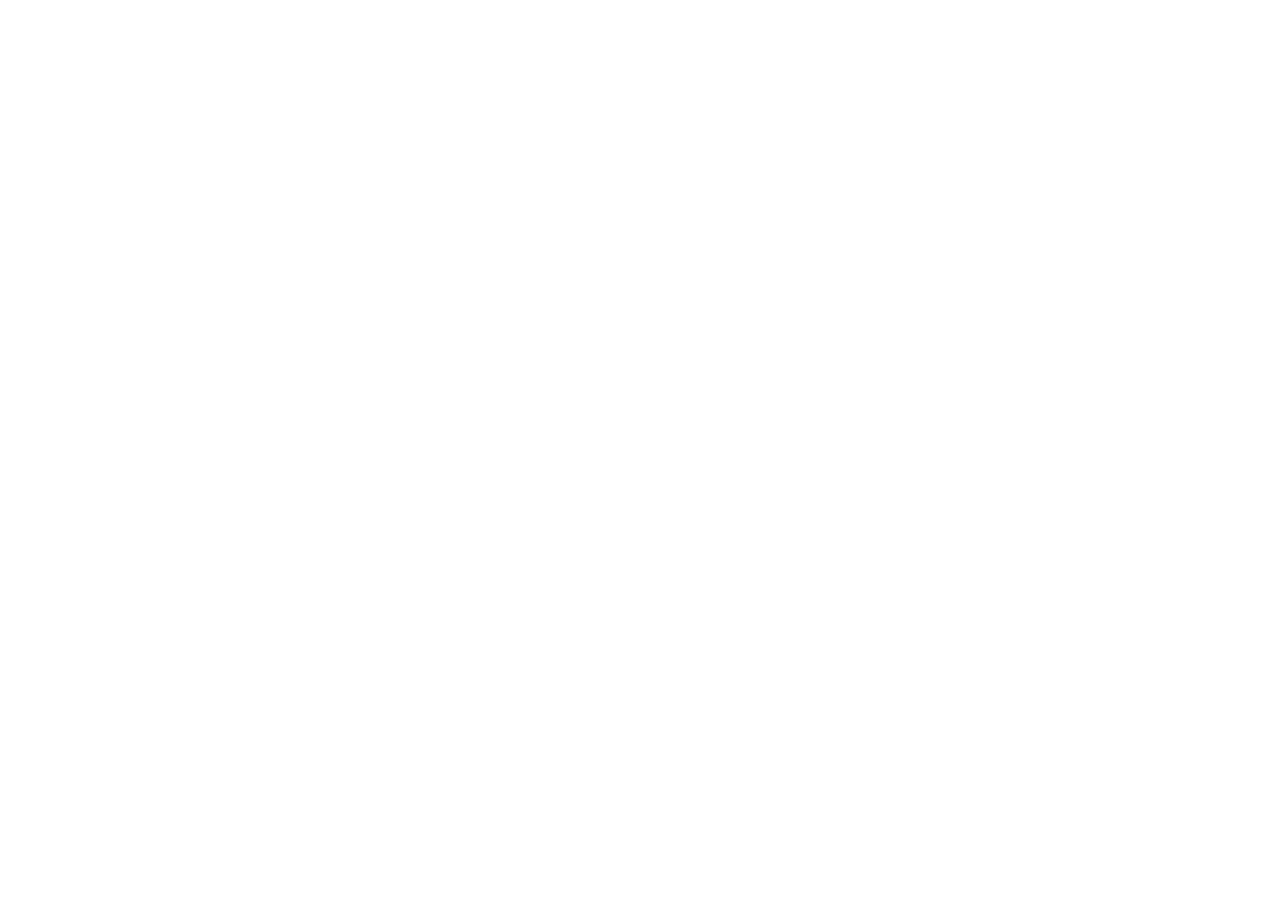
==== index.html @ eba9081c "init project" ====
<!DOCTYPE html>
<html lang="en">
<head>
    <meta charset="UTF-8">
    <meta http-equiv="X-UA-Compatible" content="IE=edge">
    <meta name="viewport" content="width=device-width, initial-scale=1.0">
    <title>Document</title>
</head>
<body>
    
</body>
</html>
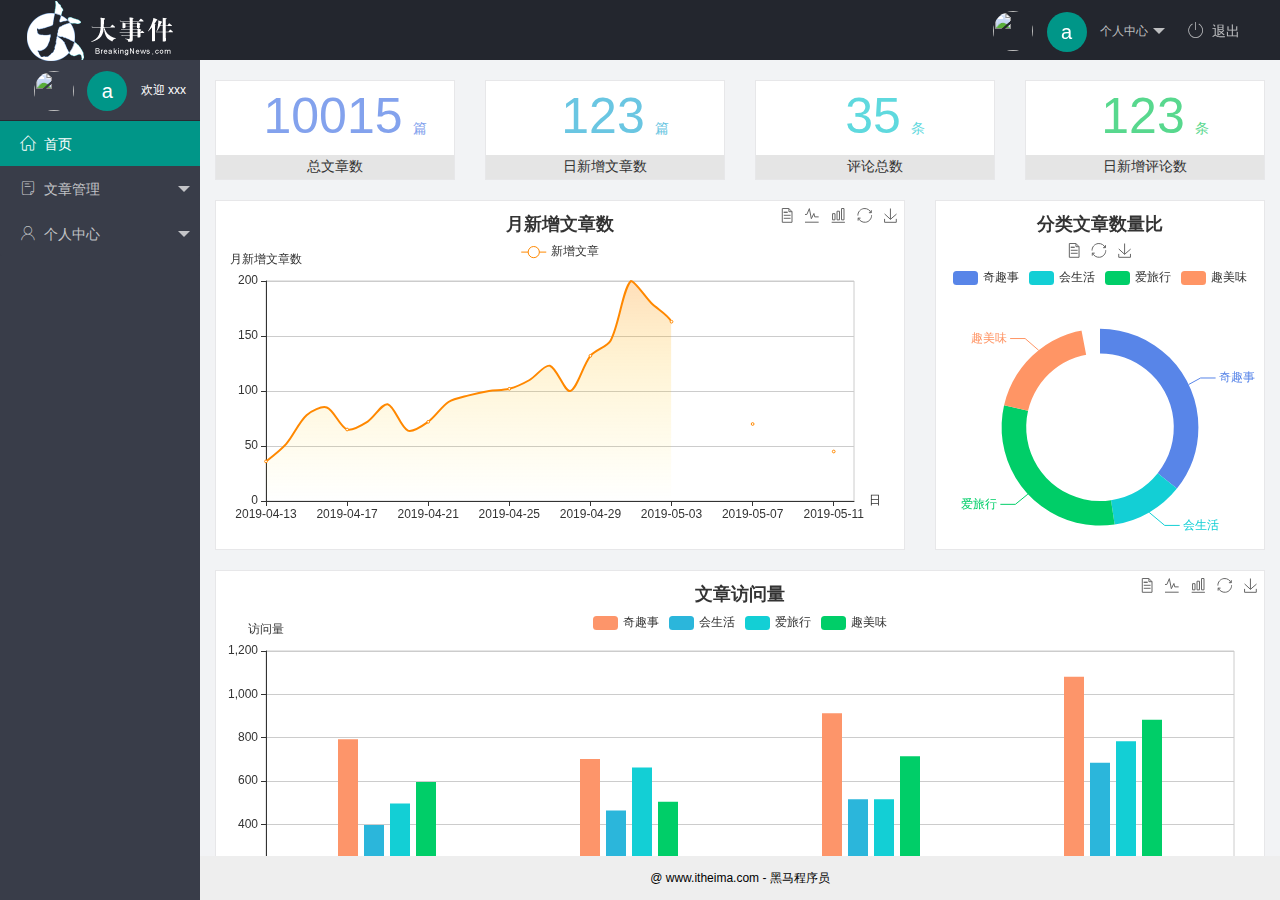
==== commit a7cfbe92: "完成了主页功能的开发" ====
--- a/index.html
+++ b/index.html
@@ -5,8 +5,87 @@
     <meta http-equiv="X-UA-Compatible" content="IE=edge">
     <meta name="viewport" content="width=device-width, initial-scale=1.0">
     <title>Document</title>
+    <!-- 导入layui样式表 -->
+    <link rel="stylesheet" href="./assets/lib/layui/css/layui.css">
+    <!-- 导入第三方图标库 -->
+    <link rel="stylesheet" href="./assets/fonts/iconfont.css">
+    <!-- 导入自己的样式表 -->
+    <link rel="stylesheet" href="./assets/css/index.css">
 </head>
 <body>
-    
-</body>
+    <div class="layui-layout layui-layout-admin">
+      <div class="layui-header">
+        <div class="layui-logo">
+            <img src="./assets/images/logo.png" alt="">
+        </div>
+        <!-- 头部区域（可配合layui 已有的水平导航） -->
+
+        <ul class="layui-nav layui-layout-right">
+          <li class="layui-nav-item">
+            <a href="javascript:;" class="userinfo">
+              <img src="//tva1.sinaimg.cn/crop.0.0.118.118.180/5db11ff4gw1e77d3nqrv8j203b03cweg.jpg" class="layui-nav-img">
+              <span class="text-avatar">a</span>
+              个人中心
+            </a>
+            <dl class="layui-nav-child">
+              <dd><a href="">基本资料</a></dd>
+              <dd><a href="">更换头像</a></dd>
+              <dd><a href="">重置密码</a></dd>
+            </dl>
+          </li>
+          <li class="layui-nav-item"><a href="javascript:;" id="btnLogout"><span class="iconfont icon-tuichu"></span>退出</a></li>
+        </ul>
+      </div>
+      
+      <div class="layui-side layui-bg-black">
+        <div class="layui-side-scroll">
+            <div class="userinfo">
+                <img src="//tva1.sinaimg.cn/crop.0.0.118.118.180/5db11ff4gw1e77d3nqrv8j203b03cweg.jpg" class="layui-nav-img">
+                <span class="text-avatar">a</span>
+                <span id="welcome">欢迎 xxx</span>
+            </div>
+          <!-- 左侧导航区域（可配合layui已有的垂直导航） -->
+          <ul class="layui-nav layui-nav-tree" lay-shrink="all">
+            <li class="layui-nav-item layui-this"><a href="./home/dashboard.html" target="fm"><span class="iconfont icon-home"></span>首页</a></li>
+            <li class="layui-nav-item">
+              <a class="" href="javascript:;"><span class="iconfont icon-16"></span>文章管理</a>
+              <dl class="layui-nav-child">
+                <dd><a href="javascript:;"><i class="layui-icon layui-icon-app"></i>文章类别</a></dd>
+                <dd><a href="javascript:;"><i class="layui-icon layui-icon-app"></i>文章列表</a></dd>
+                <dd><a href="javascript:;"><i class="layui-icon layui-icon-app"></i>发布文章</a></dd>
+              </dl>
+            </li>
+            <li class="layui-nav-item">
+              <a href="javascript:;"><span class="iconfont icon-user"></span>个人中心</a>
+              <dl class="layui-nav-child">
+                <dd><a href="javascript:;"><i class="layui-icon layui-icon-app"></i>基本资料</a></dd>
+                <dd><a href="javascript:;"><i class="layui-icon layui-icon-app"></i>更换头像</a></dd>
+                <dd><a href="javascript:;"><i class="layui-icon layui-icon-app"></i>重置密码</a></dd>
+              </dl>
+            </li>
+
+          </ul>
+        </div>
+      </div>
+      
+      <div class="layui-body">
+        <!-- 内容主体区域 -->
+        <iframe name="fm" src="./home/dashboard.html" frameborder="0"></iframe>
+      </div>
+      
+      <div class="layui-footer">
+        <!-- 底部固定区域 -->
+        @ www.itheima.com - 黑马程序员
+      </div>
+    </div>
+
+    <!-- 导入layui的js文件 -->
+    <script src="./assets/lib/layui/layui.all.js"></script>
+    <!-- 导入jQuery -->
+    <script src="./assets/lib/jquery.js"></script>
+    <!-- 导入自己封装的baseAPI.js -->
+    <script src="./assets/js/baseAPI.js"></script>
+    <!-- 导入自己的js文件 -->
+    <script src="./assets/js/index.js"></script>
+    </body>
 </html>--- a/assets/lib/layui/css/layui.css
+++ b/assets/lib/layui/css/layui.css
@@ -0,0 +1,2 @@
+/** layui-v2.5.5 MIT License By https://www.layui.com */
+ .layui-inline,img{display:inline-block;vertical-align:middle}h1,h2,h3,h4,h5,h6{font-weight:400}.layui-edge,.layui-header,.layui-inline,.layui-main{position:relative}.layui-body,.layui-edge,.layui-elip{overflow:hidden}.layui-btn,.layui-edge,.layui-inline,img{vertical-align:middle}.layui-btn,.layui-disabled,.layui-icon,.layui-unselect{-moz-user-select:none;-webkit-user-select:none;-ms-user-select:none}.layui-elip,.layui-form-checkbox span,.layui-form-pane .layui-form-label{text-overflow:ellipsis;white-space:nowrap}.layui-breadcrumb,.layui-tree-btnGroup{visibility:hidden}blockquote,body,button,dd,div,dl,dt,form,h1,h2,h3,h4,h5,h6,input,li,ol,p,pre,td,textarea,th,ul{margin:0;padding:0;-webkit-tap-highlight-color:rgba(0,0,0,0)}a:active,a:hover{outline:0}img{border:none}li{list-style:none}table{border-collapse:collapse;border-spacing:0}h4,h5,h6{font-size:100%}button,input,optgroup,option,select,textarea{font-family:inherit;font-size:inherit;font-style:inherit;font-weight:inherit;outline:0}pre{white-space:pre-wrap;white-space:-moz-pre-wrap;white-space:-pre-wrap;white-space:-o-pre-wrap;word-wrap:break-word}body{line-height:24px;font:14px Helvetica Neue,Helvetica,PingFang SC,Tahoma,Arial,sans-serif}hr{height:1px;margin:10px 0;border:0;clear:both}a{color:#333;text-decoration:none}a:hover{color:#777}a cite{font-style:normal;*cursor:pointer}.layui-border-box,.layui-border-box *{box-sizing:border-box}.layui-box,.layui-box *{box-sizing:content-box}.layui-clear{clear:both;*zoom:1}.layui-clear:after{content:'\20';clear:both;*zoom:1;display:block;height:0}.layui-inline{*display:inline;*zoom:1}.layui-edge{display:inline-block;width:0;height:0;border-width:6px;border-style:dashed;border-color:transparent}.layui-edge-top{top:-4px;border-bottom-color:#999;border-bottom-style:solid}.layui-edge-right{border-left-color:#999;border-left-style:solid}.layui-edge-bottom{top:2px;border-top-color:#999;border-top-style:solid}.layui-edge-left{border-right-color:#999;border-right-style:solid}.layui-disabled,.layui-disabled:hover{color:#d2d2d2!important;cursor:not-allowed!important}.layui-circle{border-radius:100%}.layui-show{display:block!important}.layui-hide{display:none!important}@font-face{font-family:layui-icon;src:url(../font/iconfont.eot?v=250);src:url(../font/iconfont.eot?v=250#iefix) format('embedded-opentype'),url(../font/iconfont.woff2?v=250) format('woff2'),url(../font/iconfont.woff?v=250) format('woff'),url(../font/iconfont.ttf?v=250) format('truetype'),url(../font/iconfont.svg?v=250#layui-icon) format('svg')}.layui-icon{font-family:layui-icon!important;font-size:16px;font-style:normal;-webkit-font-smoothing:antialiased;-moz-osx-font-smoothing:grayscale}.layui-icon-reply-fill:before{content:"\e611"}.layui-icon-set-fill:before{content:"\e614"}.layui-icon-menu-fill:before{content:"\e60f"}.layui-icon-search:before{content:"\e615"}.layui-icon-share:before{content:"\e641"}.layui-icon-set-sm:before{content:"\e620"}.layui-icon-engine:before{content:"\e628"}.layui-icon-close:before{content:"\1006"}.layui-icon-close-fill:before{content:"\1007"}.layui-icon-chart-screen:before{content:"\e629"}.layui-icon-star:before{content:"\e600"}.layui-icon-circle-dot:before{content:"\e617"}.layui-icon-chat:before{content:"\e606"}.layui-icon-release:before{content:"\e609"}.layui-icon-list:before{content:"\e60a"}.layui-icon-chart:before{content:"\e62c"}.layui-icon-ok-circle:before{content:"\1005"}.layui-icon-layim-theme:before{content:"\e61b"}.layui-icon-table:before{content:"\e62d"}.layui-icon-right:before{content:"\e602"}.layui-icon-left:before{content:"\e603"}.layui-icon-cart-simple:before{content:"\e698"}.layui-icon-face-cry:before{content:"\e69c"}.layui-icon-face-smile:before{content:"\e6af"}.layui-icon-survey:before{content:"\e6b2"}.layui-icon-tree:before{content:"\e62e"}.layui-icon-upload-circle:before{content:"\e62f"}.layui-icon-add-circle:before{content:"\e61f"}.layui-icon-download-circle:before{content:"\e601"}.layui-icon-templeate-1:before{content:"\e630"}.layui-icon-util:before{content:"\e631"}.layui-icon-face-surprised:before{content:"\e664"}.layui-icon-edit:before{content:"\e642"}.layui-icon-speaker:before{content:"\e645"}.layui-icon-down:before{content:"\e61a"}.layui-icon-file:before{content:"\e621"}.layui-icon-layouts:before{content:"\e632"}.layui-icon-rate-half:before{content:"\e6c9"}.layui-icon-add-circle-fine:before{content:"\e608"}.layui-icon-prev-circle:before{content:"\e633"}.layui-icon-read:before{content:"\e705"}.layui-icon-404:before{content:"\e61c"}.layui-icon-carousel:before{content:"\e634"}.layui-icon-help:before{content:"\e607"}.layui-icon-code-circle:before{content:"\e635"}.layui-icon-water:before{content:"\e636"}.layui-icon-username:before{content:"\e66f"}.layui-icon-find-fill:before{content:"\e670"}.layui-icon-about:before{content:"\e60b"}.layui-icon-location:before{content:"\e715"}.layui-icon-up:before{content:"\e619"}.layui-icon-pause:before{content:"\e651"}.layui-icon-date:before{content:"\e637"}.layui-icon-layim-uploadfile:before{content:"\e61d"}.layui-icon-delete:before{content:"\e640"}.layui-icon-play:before{content:"\e652"}.layui-icon-top:before{content:"\e604"}.layui-icon-friends:before{content:"\e612"}.layui-icon-refresh-3:before{content:"\e9aa"}.layui-icon-ok:before{content:"\e605"}.layui-icon-layer:before{content:"\e638"}.layui-icon-face-smile-fine:before{content:"\e60c"}.layui-icon-dollar:before{content:"\e659"}.layui-icon-group:before{content:"\e613"}.layui-icon-layim-download:before{content:"\e61e"}.layui-icon-picture-fine:before{content:"\e60d"}.layui-icon-link:before{content:"\e64c"}.layui-icon-diamond:before{content:"\e735"}.layui-icon-log:before{content:"\e60e"}.layui-icon-rate-solid:before{content:"\e67a"}.layui-icon-fonts-del:before{content:"\e64f"}.layui-icon-unlink:before{content:"\e64d"}.layui-icon-fonts-clear:before{content:"\e639"}.layui-icon-triangle-r:before{content:"\e623"}.layui-icon-circle:before{content:"\e63f"}.layui-icon-radio:before{content:"\e643"}.layui-icon-align-center:before{content:"\e647"}.layui-icon-align-right:before{content:"\e648"}.layui-icon-align-left:before{content:"\e649"}.layui-icon-loading-1:before{content:"\e63e"}.layui-icon-return:before{content:"\e65c"}.layui-icon-fonts-strong:before{content:"\e62b"}.layui-icon-upload:before{content:"\e67c"}.layui-icon-dialogue:before{content:"\e63a"}.layui-icon-video:before{content:"\e6ed"}.layui-icon-headset:before{content:"\e6fc"}.layui-icon-cellphone-fine:before{content:"\e63b"}.layui-icon-add-1:before{content:"\e654"}.layui-icon-face-smile-b:before{content:"\e650"}.layui-icon-fonts-html:before{content:"\e64b"}.layui-icon-form:before{content:"\e63c"}.layui-icon-cart:before{content:"\e657"}.layui-icon-camera-fill:before{content:"\e65d"}.layui-icon-tabs:before{content:"\e62a"}.layui-icon-fonts-code:before{content:"\e64e"}.layui-icon-fire:before{content:"\e756"}.layui-icon-set:before{content:"\e716"}.layui-icon-fonts-u:before{content:"\e646"}.layui-icon-triangle-d:before{content:"\e625"}.layui-icon-tips:before{content:"\e702"}.layui-icon-picture:before{content:"\e64a"}.layui-icon-more-vertical:before{content:"\e671"}.layui-icon-flag:before{content:"\e66c"}.layui-icon-loading:before{content:"\e63d"}.layui-icon-fonts-i:before{content:"\e644"}.layui-icon-refresh-1:before{content:"\e666"}.layui-icon-rmb:before{content:"\e65e"}.layui-icon-home:before{content:"\e68e"}.layui-icon-user:before{content:"\e770"}.layui-icon-notice:before{content:"\e667"}.layui-icon-login-weibo:before{content:"\e675"}.layui-icon-voice:before{content:"\e688"}.layui-icon-upload-drag:before{content:"\e681"}.layui-icon-login-qq:before{content:"\e676"}.layui-icon-snowflake:before{content:"\e6b1"}.layui-icon-file-b:before{content:"\e655"}.layui-icon-template:before{content:"\e663"}.layui-icon-auz:before{content:"\e672"}.layui-icon-console:before{content:"\e665"}.layui-icon-app:before{content:"\e653"}.layui-icon-prev:before{content:"\e65a"}.layui-icon-website:before{content:"\e7ae"}.layui-icon-next:before{content:"\e65b"}.layui-icon-component:before{content:"\e857"}.layui-icon-more:before{content:"\e65f"}.layui-icon-login-wechat:before{content:"\e677"}.layui-icon-shrink-right:before{content:"\e668"}.layui-icon-spread-left:before{content:"\e66b"}.layui-icon-camera:before{content:"\e660"}.layui-icon-note:before{content:"\e66e"}.layui-icon-refresh:before{content:"\e669"}.layui-icon-female:before{content:"\e661"}.layui-icon-male:before{content:"\e662"}.layui-icon-password:before{content:"\e673"}.layui-icon-senior:before{content:"\e674"}.layui-icon-theme:before{content:"\e66a"}.layui-icon-tread:before{content:"\e6c5"}.layui-icon-praise:before{content:"\e6c6"}.layui-icon-star-fill:before{content:"\e658"}.layui-icon-rate:before{content:"\e67b"}.layui-icon-template-1:before{content:"\e656"}.layui-icon-vercode:before{content:"\e679"}.layui-icon-cellphone:before{content:"\e678"}.layui-icon-screen-full:before{content:"\e622"}.layui-icon-screen-restore:before{content:"\e758"}.layui-icon-cols:before{content:"\e610"}.layui-icon-export:before{content:"\e67d"}.layui-icon-print:before{content:"\e66d"}.layui-icon-slider:before{content:"\e714"}.layui-icon-addition:before{content:"\e624"}.layui-icon-subtraction:before{content:"\e67e"}.layui-icon-service:before{content:"\e626"}.layui-icon-transfer:before{content:"\e691"}.layui-main{width:1140px;margin:0 auto}.layui-header{z-index:1000;height:60px}.layui-header a:hover{transition:all .5s;-webkit-transition:all .5s}.layui-side{position:fixed;left:0;top:0;bottom:0;z-index:999;width:200px;overflow-x:hidden}.layui-side-scroll{position:relative;width:220px;height:100%;overflow-x:hidden}.layui-body{position:absolute;left:200px;right:0;top:0;bottom:0;z-index:998;width:auto;overflow-y:auto;box-sizing:border-box}.layui-layout-body{overflow:hidden}.layui-layout-admin .layui-header{background-color:#23262E}.layui-layout-admin .layui-side{top:60px;width:200px;overflow-x:hidden}.layui-layout-admin .layui-body{position:fixed;top:60px;bottom:44px}.layui-layout-admin .layui-main{width:auto;margin:0 15px}.layui-layout-admin .layui-footer{position:fixed;left:200px;right:0;bottom:0;height:44px;line-height:44px;padding:0 15px;background-color:#eee}.layui-layout-admin .layui-logo{position:absolute;left:0;top:0;width:200px;height:100%;line-height:60px;text-align:center;color:#009688;font-size:16px}.layui-layout-admin .layui-header .layui-nav{background:0 0}.layui-layout-left{position:absolute!important;left:200px;top:0}.layui-layout-right{position:absolute!important;right:0;top:0}.layui-container{position:relative;margin:0 auto;padding:0 15px;box-sizing:border-box}.layui-fluid{position:relative;margin:0 auto;padding:0 15px}.layui-row:after,.layui-row:before{content:'';display:block;clear:both}.layui-col-lg1,.layui-col-lg10,.layui-col-lg11,.layui-col-lg12,.layui-col-lg2,.layui-col-lg3,.layui-col-lg4,.layui-col-lg5,.layui-col-lg6,.layui-col-lg7,.layui-col-lg8,.layui-col-lg9,.layui-col-md1,.layui-col-md10,.layui-col-md11,.layui-col-md12,.layui-col-md2,.layui-col-md3,.layui-col-md4,.layui-col-md5,.layui-col-md6,.layui-col-md7,.layui-col-md8,.layui-col-md9,.layui-col-sm1,.layui-col-sm10,.layui-col-sm11,.layui-col-sm12,.layui-col-sm2,.layui-col-sm3,.layui-col-sm4,.layui-col-sm5,.layui-col-sm6,.layui-col-sm7,.layui-col-sm8,.layui-col-sm9,.layui-col-xs1,.layui-col-xs10,.layui-col-xs11,.layui-col-xs12,.layui-col-xs2,.layui-col-xs3,.layui-col-xs4,.layui-col-xs5,.layui-col-xs6,.layui-col-xs7,.layui-col-xs8,.layui-col-xs9{position:relative;display:block;box-sizing:border-box}.layui-col-xs1,.layui-col-xs10,.layui-col-xs11,.layui-col-xs12,.layui-col-xs2,.layui-col-xs3,.layui-col-xs4,.layui-col-xs5,.layui-col-xs6,.layui-col-xs7,.layui-col-xs8,.layui-col-xs9{float:left}.layui-col-xs1{width:8.33333333%}.layui-col-xs2{width:16.66666667%}.layui-col-xs3{width:25%}.layui-col-xs4{width:33.33333333%}.layui-col-xs5{width:41.66666667%}.layui-col-xs6{width:50%}.layui-col-xs7{width:58.33333333%}.layui-col-xs8{width:66.66666667%}.layui-col-xs9{width:75%}.layui-col-xs10{width:83.33333333%}.layui-col-xs11{width:91.66666667%}.layui-col-xs12{width:100%}.layui-col-xs-offset1{margin-left:8.33333333%}.layui-col-xs-offset2{margin-left:16.66666667%}.layui-col-xs-offset3{margin-left:25%}.layui-col-xs-offset4{margin-left:33.33333333%}.layui-col-xs-offset5{margin-left:41.66666667%}.layui-col-xs-offset6{margin-left:50%}.layui-col-xs-offset7{margin-left:58.33333333%}.layui-col-xs-offset8{margin-left:66.66666667%}.layui-col-xs-offset9{margin-left:75%}.layui-col-xs-offset10{margin-left:83.33333333%}.layui-col-xs-offset11{margin-left:91.66666667%}.layui-col-xs-offset12{margin-left:100%}@media screen and (max-width:768px){.layui-hide-xs{display:none!important}.layui-show-xs-block{display:block!important}.layui-show-xs-inline{display:inline!important}.layui-show-xs-inline-block{display:inline-block!important}}@media screen and (min-width:768px){.layui-container{width:750px}.layui-hide-sm{display:none!important}.layui-show-sm-block{display:block!important}.layui-show-sm-inline{display:inline!important}.layui-show-sm-inline-block{display:inline-block!important}.layui-col-sm1,.layui-col-sm10,.layui-col-sm11,.layui-col-sm12,.layui-col-sm2,.layui-col-sm3,.layui-col-sm4,.layui-col-sm5,.layui-col-sm6,.layui-col-sm7,.layui-col-sm8,.layui-col-sm9{float:left}.layui-col-sm1{width:8.33333333%}.layui-col-sm2{width:16.66666667%}.layui-col-sm3{width:25%}.layui-col-sm4{width:33.33333333%}.layui-col-sm5{width:41.66666667%}.layui-col-sm6{width:50%}.layui-col-sm7{width:58.33333333%}.layui-col-sm8{width:66.66666667%}.layui-col-sm9{width:75%}.layui-col-sm10{width:83.33333333%}.layui-col-sm11{width:91.66666667%}.layui-col-sm12{width:100%}.layui-col-sm-offset1{margin-left:8.33333333%}.layui-col-sm-offset2{margin-left:16.66666667%}.layui-col-sm-offset3{margin-left:25%}.layui-col-sm-offset4{margin-left:33.33333333%}.layui-col-sm-offset5{margin-left:41.66666667%}.layui-col-sm-offset6{margin-left:50%}.layui-col-sm-offset7{margin-left:58.33333333%}.layui-col-sm-offset8{margin-left:66.66666667%}.layui-col-sm-offset9{margin-left:75%}.layui-col-sm-offset10{margin-left:83.33333333%}.layui-col-sm-offset11{margin-left:91.66666667%}.layui-col-sm-offset12{margin-left:100%}}@media screen and (min-width:992px){.layui-container{width:970px}.layui-hide-md{display:none!important}.layui-show-md-block{display:block!important}.layui-show-md-inline{display:inline!important}.layui-show-md-inline-block{display:inline-block!important}.layui-col-md1,.layui-col-md10,.layui-col-md11,.layui-col-md12,.layui-col-md2,.layui-col-md3,.layui-col-md4,.layui-col-md5,.layui-col-md6,.layui-col-md7,.layui-col-md8,.layui-col-md9{float:left}.layui-col-md1{width:8.33333333%}.layui-col-md2{width:16.66666667%}.layui-col-md3{width:25%}.layui-col-md4{width:33.33333333%}.layui-col-md5{width:41.66666667%}.layui-col-md6{width:50%}.layui-col-md7{width:58.33333333%}.layui-col-md8{width:66.66666667%}.layui-col-md9{width:75%}.layui-col-md10{width:83.33333333%}.layui-col-md11{width:91.66666667%}.layui-col-md12{width:100%}.layui-col-md-offset1{margin-left:8.33333333%}.layui-col-md-offset2{margin-left:16.66666667%}.layui-col-md-offset3{margin-left:25%}.layui-col-md-offset4{margin-left:33.33333333%}.layui-col-md-offset5{margin-left:41.66666667%}.layui-col-md-offset6{margin-left:50%}.layui-col-md-offset7{margin-left:58.33333333%}.layui-col-md-offset8{margin-left:66.66666667%}.layui-col-md-offset9{margin-left:75%}.layui-col-md-offset10{margin-left:83.33333333%}.layui-col-md-offset11{margin-left:91.66666667%}.layui-col-md-offset12{margin-left:100%}}@media screen and (min-width:1200px){.layui-container{width:1170px}.layui-hide-lg{display:none!important}.layui-show-lg-block{display:block!important}.layui-show-lg-inline{display:inline!important}.layui-show-lg-inline-block{display:inline-block!important}.layui-col-lg1,.layui-col-lg10,.layui-col-lg11,.layui-col-lg12,.layui-col-lg2,.layui-col-lg3,.layui-col-lg4,.layui-col-lg5,.layui-col-lg6,.layui-col-lg7,.layui-col-lg8,.layui-col-lg9{float:left}.layui-col-lg1{width:8.33333333%}.layui-col-lg2{width:16.66666667%}.layui-col-lg3{width:25%}.layui-col-lg4{width:33.33333333%}.layui-col-lg5{width:41.66666667%}.layui-col-lg6{width:50%}.layui-col-lg7{width:58.33333333%}.layui-col-lg8{width:66.66666667%}.layui-col-lg9{width:75%}.layui-col-lg10{width:83.33333333%}.layui-col-lg11{width:91.66666667%}.layui-col-lg12{width:100%}.layui-col-lg-offset1{margin-left:8.33333333%}.layui-col-lg-offset2{margin-left:16.66666667%}.layui-col-lg-offset3{margin-left:25%}.layui-col-lg-offset4{margin-left:33.33333333%}.layui-col-lg-offset5{margin-left:41.66666667%}.layui-col-lg-offset6{margin-left:50%}.layui-col-lg-offset7{margin-left:58.33333333%}.layui-col-lg-offset8{margin-left:66.66666667%}.layui-col-lg-offset9{margin-left:75%}.layui-col-lg-offset10{margin-left:83.33333333%}.layui-col-lg-offset11{margin-left:91.66666667%}.layui-col-lg-offset12{margin-left:100%}}.layui-col-space1{margin:-.5px}.layui-col-space1>*{padding:.5px}.layui-col-space3{margin:-1.5px}.layui-col-space3>*{padding:1.5px}.layui-col-space5{margin:-2.5px}.layui-col-space5>*{padding:2.5px}.layui-col-space8{margin:-3.5px}.layui-col-space8>*{padding:3.5px}.layui-col-space10{margin:-5px}.layui-col-space10>*{padding:5px}.layui-col-space12{margin:-6px}.layui-col-space12>*{padding:6px}.layui-col-space15{margin:-7.5px}.layui-col-space15>*{padding:7.5px}.layui-col-space18{margin:-9px}.layui-col-space18>*{padding:9px}.layui-col-space20{margin:-10px}.layui-col-space20>*{padding:10px}.layui-col-space22{margin:-11px}.layui-col-space22>*{padding:11px}.layui-col-space25{margin:-12.5px}.layui-col-space25>*{padding:12.5px}.layui-col-space30{margin:-15px}.layui-col-space30>*{padding:15px}.layui-btn,.layui-input,.layui-select,.layui-textarea,.layui-upload-button{outline:0;-webkit-appearance:none;transition:all .3s;-webkit-transition:all .3s;box-sizing:border-box}.layui-elem-quote{margin-bottom:10px;padding:15px;line-height:22px;border-left:5px solid #009688;border-radius:0 2px 2px 0;background-color:#f2f2f2}.layui-quote-nm{border-style:solid;border-width:1px 1px 1px 5px;background:0 0}.layui-elem-field{margin-bottom:10px;padding:0;border-width:1px;border-style:solid}.layui-elem-field legend{margin-left:20px;padding:0 10px;font-size:20px;font-weight:300}.layui-field-title{margin:10px 0 20px;border-width:1px 0 0}.layui-field-box{padding:10px 15px}.layui-field-title .layui-field-box{padding:10px 0}.layui-progress{position:relative;height:6px;border-radius:20px;background-color:#e2e2e2}.layui-progress-bar{position:absolute;left:0;top:0;width:0;max-width:100%;height:6px;border-radius:20px;text-align:right;background-color:#5FB878;transition:all .3s;-webkit-transition:all .3s}.layui-progress-big,.layui-progress-big .layui-progress-bar{height:18px;line-height:18px}.layui-progress-text{position:relative;top:-20px;line-height:18px;font-size:12px;color:#666}.layui-progress-big .layui-progress-text{position:static;padding:0 10px;color:#fff}.layui-collapse{border-width:1px;border-style:solid;border-radius:2px}.layui-colla-content,.layui-colla-item{border-top-width:1px;border-top-style:solid}.layui-colla-item:first-child{border-top:none}.layui-colla-title{position:relative;height:42px;line-height:42px;padding:0 15px 0 35px;color:#333;background-color:#f2f2f2;cursor:pointer;font-size:14px;overflow:hidden}.layui-colla-content{display:none;padding:10px 15px;line-height:22px;color:#666}.layui-colla-icon{position:absolute;left:15px;top:0;font-size:14px}.layui-card{margin-bottom:15px;border-radius:2px;background-color:#fff;box-shadow:0 1px 2px 0 rgba(0,0,0,.05)}.layui-card:last-child{margin-bottom:0}.layui-card-header{position:relative;height:42px;line-height:42px;padding:0 15px;border-bottom:1px solid #f6f6f6;color:#333;border-radius:2px 2px 0 0;font-size:14px}.layui-bg-black,.layui-bg-blue,.layui-bg-cyan,.layui-bg-green,.layui-bg-orange,.layui-bg-red{color:#fff!important}.layui-card-body{position:relative;padding:10px 15px;line-height:24px}.layui-card-body[pad15]{padding:15px}.layui-card-body[pad20]{padding:20px}.layui-card-body .layui-table{margin:5px 0}.layui-card .layui-tab{margin:0}.layui-panel-window{position:relative;padding:15px;border-radius:0;border-top:5px solid #E6E6E6;background-color:#fff}.layui-auxiliar-moving{position:fixed;left:0;right:0;top:0;bottom:0;width:100%;height:100%;background:0 0;z-index:9999999999}.layui-form-label,.layui-form-mid,.layui-form-select,.layui-input-block,.layui-input-inline,.layui-textarea{position:relative}.layui-bg-red{background-color:#FF5722!important}.layui-bg-orange{background-color:#FFB800!important}.layui-bg-green{background-color:#009688!important}.layui-bg-cyan{background-color:#2F4056!important}.layui-bg-blue{background-color:#1E9FFF!important}.layui-bg-black{background-color:#393D49!important}.layui-bg-gray{background-color:#eee!important;color:#666!important}.layui-badge-rim,.layui-colla-content,.layui-colla-item,.layui-collapse,.layui-elem-field,.layui-form-pane .layui-form-item[pane],.layui-form-pane .layui-form-label,.layui-input,.layui-layedit,.layui-layedit-tool,.layui-quote-nm,.layui-select,.layui-tab-bar,.layui-tab-card,.layui-tab-title,.layui-tab-title .layui-this:after,.layui-textarea{border-color:#e6e6e6}.layui-timeline-item:before,hr{background-color:#e6e6e6}.layui-text{line-height:22px;font-size:14px;color:#666}.layui-text h1,.layui-text h2,.layui-text h3{font-weight:500;color:#333}.layui-text h1{font-size:30px}.layui-text h2{font-size:24px}.layui-text h3{font-size:18px}.layui-text a:not(.layui-btn){color:#01AAED}.layui-text a:not(.layui-btn):hover{text-decoration:underline}.layui-text ul{padding:5px 0 5px 15px}.layui-text ul li{margin-top:5px;list-style-type:disc}.layui-text em,.layui-word-aux{color:#999!important;padding:0 5px!important}.layui-btn{display:inline-block;height:38px;line-height:38px;padding:0 18px;background-color:#009688;color:#fff;white-space:nowrap;text-align:center;font-size:14px;border:none;border-radius:2px;cursor:pointer}.layui-btn:hover{opacity:.8;filter:alpha(opacity=80);color:#fff}.layui-btn:active{opacity:1;filter:alpha(opacity=100)}.layui-btn+.layui-btn{margin-left:10px}.layui-btn-container{font-size:0}.layui-btn-container .layui-btn{margin-right:10px;margin-bottom:10px}.layui-btn-container .layui-btn+.layui-btn{margin-left:0}.layui-table .layui-btn-container .layui-btn{margin-bottom:9px}.layui-btn-radius{border-radius:100px}.layui-btn .layui-icon{margin-right:3px;font-size:18px;vertical-align:bottom;vertical-align:middle\9}.layui-btn-primary{border:1px solid #C9C9C9;background-color:#fff;color:#555}.layui-btn-primary:hover{border-color:#009688;color:#333}.layui-btn-normal{background-color:#1E9FFF}.layui-btn-warm{background-color:#FFB800}.layui-btn-danger{background-color:#FF5722}.layui-btn-checked{background-color:#5FB878}.layui-btn-disabled,.layui-btn-disabled:active,.layui-btn-disabled:hover{border:1px solid #e6e6e6;background-color:#FBFBFB;color:#C9C9C9;cursor:not-allowed;opacity:1}.layui-btn-lg{height:44px;line-height:44px;padding:0 25px;font-size:16px}.layui-btn-sm{height:30px;line-height:30px;padding:0 10px;font-size:12px}.layui-btn-sm i{font-size:16px!important}.layui-btn-xs{height:22px;line-height:22px;padding:0 5px;font-size:12px}.layui-btn-xs i{font-size:14px!important}.layui-btn-group{display:inline-block;vertical-align:middle;font-size:0}.layui-btn-group .layui-btn{margin-left:0!important;margin-right:0!important;border-left:1px solid rgba(255,255,255,.5);border-radius:0}.layui-btn-group .layui-btn-primary{border-left:none}.layui-btn-group .layui-btn-primary:hover{border-color:#C9C9C9;color:#009688}.layui-btn-group .layui-btn:first-child{border-left:none;border-radius:2px 0 0 2px}.layui-btn-group .layui-btn-primary:first-child{border-left:1px solid #c9c9c9}.layui-btn-group .layui-btn:last-child{border-radius:0 2px 2px 0}.layui-btn-group .layui-btn+.layui-btn{margin-left:0}.layui-btn-group+.layui-btn-group{margin-left:10px}.layui-btn-fluid{width:100%}.layui-input,.layui-select,.layui-textarea{height:38px;line-height:1.3;line-height:38px\9;border-width:1px;border-style:solid;background-color:#fff;border-radius:2px}.layui-input::-webkit-input-placeholder,.layui-select::-webkit-input-placeholder,.layui-textarea::-webkit-input-placeholder{line-height:1.3}.layui-input,.layui-textarea{display:block;width:100%;padding-left:10px}.layui-input:hover,.layui-textarea:hover{border-color:#D2D2D2!important}.layui-input:focus,.layui-textarea:focus{border-color:#C9C9C9!important}.layui-textarea{min-height:100px;height:auto;line-height:20px;padding:6px 10px;resize:vertical}.layui-select{padding:0 10px}.layui-form input[type=checkbox],.layui-form input[type=radio],.layui-form select{display:none}.layui-form [lay-ignore]{display:initial}.layui-form-item{margin-bottom:15px;clear:both;*zoom:1}.layui-form-item:after{content:'\20';clear:both;*zoom:1;display:block;height:0}.layui-form-label{float:left;display:block;padding:9px 15px;width:80px;font-weight:400;line-height:20px;text-align:right}.layui-form-label-col{display:block;float:none;padding:9px 0;line-height:20px;text-align:left}.layui-form-item .layui-inline{margin-bottom:5px;margin-right:10px}.layui-input-block{margin-left:110px;min-height:36px}.layui-input-inline{display:inline-block;vertical-align:middle}.layui-form-item .layui-input-inline{float:left;width:190px;margin-right:10px}.layui-form-text .layui-input-inline{width:auto}.layui-form-mid{float:left;display:block;padding:9px 0!important;line-height:20px;margin-right:10px}.layui-form-danger+.layui-form-select .layui-input,.layui-form-danger:focus{border-color:#FF5722!important}.layui-form-select .layui-input{padding-right:30px;cursor:pointer}.layui-form-select .layui-edge{position:absolute;right:10px;top:50%;margin-top:-3px;cursor:pointer;border-width:6px;border-top-color:#c2c2c2;border-top-style:solid;transition:all .3s;-webkit-transition:all .3s}.layui-form-select dl{display:none;position:absolute;left:0;top:42px;padding:5px 0;z-index:899;min-width:100%;border:1px solid #d2d2d2;max-height:300px;overflow-y:auto;background-color:#fff;border-radius:2px;box-shadow:0 2px 4px rgba(0,0,0,.12);box-sizing:border-box}.layui-form-select dl dd,.layui-form-select dl dt{padding:0 10px;line-height:36px;white-space:nowrap;overflow:hidden;text-overflow:ellipsis}.layui-form-select dl dt{font-size:12px;color:#999}.layui-form-select dl dd{cursor:pointer}.layui-form-select dl dd:hover{background-color:#f2f2f2;-webkit-transition:.5s all;transition:.5s all}.layui-form-select .layui-select-group dd{padding-left:20px}.layui-form-select dl dd.layui-select-tips{padding-left:10px!important;color:#999}.layui-form-select dl dd.layui-this{background-color:#5FB878;color:#fff}.layui-form-checkbox,.layui-form-select dl dd.layui-disabled{background-color:#fff}.layui-form-selected dl{display:block}.layui-form-checkbox,.layui-form-checkbox *,.layui-form-switch{display:inline-block;vertical-align:middle}.layui-form-selected .layui-edge{margin-top:-9px;-webkit-transform:rotate(180deg);transform:rotate(180deg);margin-top:-3px\9}:root .layui-form-selected .layui-edge{margin-top:-9px\0/IE9}.layui-form-selectup dl{top:auto;bottom:42px}.layui-select-none{margin:5px 0;text-align:center;color:#999}.layui-select-disabled .layui-disabled{border-color:#eee!important}.layui-select-disabled .layui-edge{border-top-color:#d2d2d2}.layui-form-checkbox{position:relative;height:30px;line-height:30px;margin-right:10px;padding-right:30px;cursor:pointer;font-size:0;-webkit-transition:.1s linear;transition:.1s linear;box-sizing:border-box}.layui-form-checkbox span{padding:0 10px;height:100%;font-size:14px;border-radius:2px 0 0 2px;background-color:#d2d2d2;color:#fff;overflow:hidden}.layui-form-checkbox:hover span{background-color:#c2c2c2}.layui-form-checkbox i{position:absolute;right:0;top:0;width:30px;height:28px;border:1px solid #d2d2d2;border-left:none;border-radius:0 2px 2px 0;color:#fff;font-size:20px;text-align:center}.layui-form-checkbox:hover i{border-color:#c2c2c2;color:#c2c2c2}.layui-form-checked,.layui-form-checked:hover{border-color:#5FB878}.layui-form-checked span,.layui-form-checked:hover span{background-color:#5FB878}.layui-form-checked i,.layui-form-checked:hover i{color:#5FB878}.layui-form-item .layui-form-checkbox{margin-top:4px}.layui-form-checkbox[lay-skin=primary]{height:auto!important;line-height:normal!important;min-width:18px;min-height:18px;border:none!important;margin-right:0;padding-left:28px;padding-right:0;background:0 0}.layui-form-checkbox[lay-skin=primary] span{padding-left:0;padding-right:15px;line-height:18px;background:0 0;color:#666}.layui-form-checkbox[lay-skin=primary] i{right:auto;left:0;width:16px;height:16px;line-height:16px;border:1px solid #d2d2d2;font-size:12px;border-radius:2px;background-color:#fff;-webkit-transition:.1s linear;transition:.1s linear}.layui-form-checkbox[lay-skin=primary]:hover i{border-color:#5FB878;color:#fff}.layui-form-checked[lay-skin=primary] i{border-color:#5FB878!important;background-color:#5FB878;color:#fff}.layui-checkbox-disbaled[lay-skin=primary] span{background:0 0!important;color:#c2c2c2}.layui-checkbox-disbaled[lay-skin=primary]:hover i{border-color:#d2d2d2}.layui-form-item .layui-form-checkbox[lay-skin=primary]{margin-top:10px}.layui-form-switch{position:relative;height:22px;line-height:22px;min-width:35px;padding:0 5px;margin-top:8px;border:1px solid #d2d2d2;border-radius:20px;cursor:pointer;background-color:#fff;-webkit-transition:.1s linear;transition:.1s linear}.layui-form-switch i{position:absolute;left:5px;top:3px;width:16px;height:16px;border-radius:20px;background-color:#d2d2d2;-webkit-transition:.1s linear;transition:.1s linear}.layui-form-switch em{position:relative;top:0;width:25px;margin-left:21px;padding:0!important;text-align:center!important;color:#999!important;font-style:normal!important;font-size:12px}.layui-form-onswitch{border-color:#5FB878;background-color:#5FB878}.layui-checkbox-disbaled,.layui-checkbox-disbaled i{border-color:#e2e2e2!important}.layui-form-onswitch i{left:100%;margin-left:-21px;background-color:#fff}.layui-form-onswitch em{margin-left:5px;margin-right:21px;color:#fff!important}.layui-checkbox-disbaled span{background-color:#e2e2e2!important}.layui-checkbox-disbaled:hover i{color:#fff!important}[lay-radio]{display:none}.layui-form-radio,.layui-form-radio *{display:inline-block;vertical-align:middle}.layui-form-radio{line-height:28px;margin:6px 10px 0 0;padding-right:10px;cursor:pointer;font-size:0}.layui-form-radio *{font-size:14px}.layui-form-radio>i{margin-right:8px;font-size:22px;color:#c2c2c2}.layui-form-radio>i:hover,.layui-form-radioed>i{color:#5FB878}.layui-radio-disbaled>i{color:#e2e2e2!important}.layui-form-pane .layui-form-label{width:110px;padding:8px 15px;height:38px;line-height:20px;border-width:1px;border-style:solid;border-radius:2px 0 0 2px;text-align:center;background-color:#FBFBFB;overflow:hidden;box-sizing:border-box}.layui-form-pane .layui-input-inline{margin-left:-1px}.layui-form-pane .layui-input-block{margin-left:110px;left:-1px}.layui-form-pane .layui-input{border-radius:0 2px 2px 0}.layui-form-pane .layui-form-text .layui-form-label{float:none;width:100%;border-radius:2px;box-sizing:border-box;text-align:left}.layui-form-pane .layui-form-text .layui-input-inline{display:block;margin:0;top:-1px;clear:both}.layui-form-pane .layui-form-text .layui-input-block{margin:0;left:0;top:-1px}.layui-form-pane .layui-form-text .layui-textarea{min-height:100px;border-radius:0 0 2px 2px}.layui-form-pane .layui-form-checkbox{margin:4px 0 4px 10px}.layui-form-pane .layui-form-radio,.layui-form-pane .layui-form-switch{margin-top:6px;margin-left:10px}.layui-form-pane .layui-form-item[pane]{position:relative;border-width:1px;border-style:solid}.layui-form-pane .layui-form-item[pane] .layui-form-label{position:absolute;left:0;top:0;height:100%;border-width:0 1px 0 0}.layui-form-pane .layui-form-item[pane] .layui-input-inline{margin-left:110px}@media screen and (max-width:450px){.layui-form-item .layui-form-label{text-overflow:ellipsis;overflow:hidden;white-space:nowrap}.layui-form-item .layui-inline{display:block;margin-right:0;margin-bottom:20px;clear:both}.layui-form-item .layui-inline:after{content:'\20';clear:both;display:block;height:0}.layui-form-item .layui-input-inline{display:block;float:none;left:-3px;width:auto;margin:0 0 10px 112px}.layui-form-item .layui-input-inline+.layui-form-mid{margin-left:110px;top:-5px;padding:0}.layui-form-item .layui-form-checkbox{margin-right:5px;margin-bottom:5px}}.layui-layedit{border-width:1px;border-style:solid;border-radius:2px}.layui-layedit-tool{padding:3px 5px;border-bottom-width:1px;border-bottom-style:solid;font-size:0}.layedit-tool-fixed{position:fixed;top:0;border-top:1px solid #e2e2e2}.layui-layedit-tool .layedit-tool-mid,.layui-layedit-tool .layui-icon{display:inline-block;vertical-align:middle;text-align:center;font-size:14px}.layui-layedit-tool .layui-icon{position:relative;width:32px;height:30px;line-height:30px;margin:3px 5px;color:#777;cursor:pointer;border-radius:2px}.layui-layedit-tool .layui-icon:hover{color:#393D49}.layui-layedit-tool .layui-icon:active{color:#000}.layui-layedit-tool .layedit-tool-active{background-color:#e2e2e2;color:#000}.layui-layedit-tool .layui-disabled,.layui-layedit-tool .layui-disabled:hover{color:#d2d2d2;cursor:not-allowed}.layui-layedit-tool .layedit-tool-mid{width:1px;height:18px;margin:0 10px;background-color:#d2d2d2}.layedit-tool-html{width:50px!important;font-size:30px!important}.layedit-tool-b,.layedit-tool-code,.layedit-tool-help{font-size:16px!important}.layedit-tool-d,.layedit-tool-face,.layedit-tool-image,.layedit-tool-unlink{font-size:18px!important}.layedit-tool-image input{position:absolute;font-size:0;left:0;top:0;width:100%;height:100%;opacity:.01;filter:Alpha(opacity=1);cursor:pointer}.layui-layedit-iframe iframe{display:block;width:100%}#LAY_layedit_code{overflow:hidden}.layui-laypage{display:inline-block;*display:inline;*zoom:1;vertical-align:middle;margin:10px 0;font-size:0}.layui-laypage>a:first-child,.layui-laypage>a:first-child em{border-radius:2px 0 0 2px}.layui-laypage>a:last-child,.layui-laypage>a:last-child em{border-radius:0 2px 2px 0}.layui-laypage>:first-child{margin-left:0!important}.layui-laypage>:last-child{margin-right:0!important}.layui-laypage a,.layui-laypage button,.layui-laypage input,.layui-laypage select,.layui-laypage span{border:1px solid #e2e2e2}.layui-laypage a,.layui-laypage span{display:inline-block;*display:inline;*zoom:1;vertical-align:middle;padding:0 15px;height:28px;line-height:28px;margin:0 -1px 5px 0;background-color:#fff;color:#333;font-size:12px}.layui-flow-more a *,.layui-laypage input,.layui-table-view select[lay-ignore]{display:inline-block}.layui-laypage a:hover{color:#009688}.layui-laypage em{font-style:normal}.layui-laypage .layui-laypage-spr{color:#999;font-weight:700}.layui-laypage a{text-decoration:none}.layui-laypage .layui-laypage-curr{position:relative}.layui-laypage .layui-laypage-curr em{position:relative;color:#fff}.layui-laypage .layui-laypage-curr .layui-laypage-em{position:absolute;left:-1px;top:-1px;padding:1px;width:100%;height:100%;background-color:#009688}.layui-laypage-em{border-radius:2px}.layui-laypage-next em,.layui-laypage-prev em{font-family:Sim sun;font-size:16px}.layui-laypage .layui-laypage-count,.layui-laypage .layui-laypage-limits,.layui-laypage .layui-laypage-refresh,.layui-laypage .layui-laypage-skip{margin-left:10px;margin-right:10px;padding:0;border:none}.layui-laypage .layui-laypage-limits,.layui-laypage .layui-laypage-refresh{vertical-align:top}.layui-laypage .layui-laypage-refresh i{font-size:18px;cursor:pointer}.layui-laypage select{height:22px;padding:3px;border-radius:2px;cursor:pointer}.layui-laypage .layui-laypage-skip{height:30px;line-height:30px;color:#999}.layui-laypage button,.layui-laypage input{height:30px;line-height:30px;border-radius:2px;vertical-align:top;background-color:#fff;box-sizing:border-box}.layui-laypage input{width:40px;margin:0 10px;padding:0 3px;text-align:center}.layui-laypage input:focus,.layui-laypage select:focus{border-color:#009688!important}.layui-laypage button{margin-left:10px;padding:0 10px;cursor:pointer}.layui-table,.layui-table-view{margin:10px 0}.layui-flow-more{margin:10px 0;text-align:center;color:#999;font-size:14px}.layui-flow-more a{height:32px;line-height:32px}.layui-flow-more a *{vertical-align:top}.layui-flow-more a cite{padding:0 20px;border-radius:3px;background-color:#eee;color:#333;font-style:normal}.layui-flow-more a cite:hover{opacity:.8}.layui-flow-more a i{font-size:30px;color:#737383}.layui-table{width:100%;background-color:#fff;color:#666}.layui-table tr{transition:all .3s;-webkit-transition:all .3s}.layui-table th{text-align:left;font-weight:400}.layui-table tbody tr:hover,.layui-table thead tr,.layui-table-click,.layui-table-header,.layui-table-hover,.layui-table-mend,.layui-table-patch,.layui-table-tool,.layui-table-total,.layui-table-total tr,.layui-table[lay-even] tr:nth-child(even){background-color:#f2f2f2}.layui-table td,.layui-table th,.layui-table-col-set,.layui-table-fixed-r,.layui-table-grid-down,.layui-table-header,.layui-table-page,.layui-table-tips-main,.layui-table-tool,.layui-table-total,.layui-table-view,.layui-table[lay-skin=line],.layui-table[lay-skin=row]{border-width:1px;border-style:solid;border-color:#e6e6e6}.layui-table td,.layui-table th{position:relative;padding:9px 15px;min-height:20px;line-height:20px;font-size:14px}.layui-table[lay-skin=line] td,.layui-table[lay-skin=line] th{border-width:0 0 1px}.layui-table[lay-skin=row] td,.layui-table[lay-skin=row] th{border-width:0 1px 0 0}.layui-table[lay-skin=nob] td,.layui-table[lay-skin=nob] th{border:none}.layui-table img{max-width:100px}.layui-table[lay-size=lg] td,.layui-table[lay-size=lg] th{padding:15px 30px}.layui-table-view .layui-table[lay-size=lg] .layui-table-cell{height:40px;line-height:40px}.layui-table[lay-size=sm] td,.layui-table[lay-size=sm] th{font-size:12px;padding:5px 10px}.layui-table-view .layui-table[lay-size=sm] .layui-table-cell{height:20px;line-height:20px}.layui-table[lay-data]{display:none}.layui-table-box{position:relative;overflow:hidden}.layui-table-view .layui-table{position:relative;width:auto;margin:0}.layui-table-view .layui-table[lay-skin=line]{border-width:0 1px 0 0}.layui-table-view .layui-table[lay-skin=row]{border-width:0 0 1px}.layui-table-view .layui-table td,.layui-table-view .layui-table th{padding:5px 0;border-top:none;border-left:none}.layui-table-view .layui-table th.layui-unselect .layui-table-cell span{cursor:pointer}.layui-table-view .layui-table td{cursor:default}.layui-table-view .layui-table td[data-edit=text]{cursor:text}.layui-table-view .layui-form-checkbox[lay-skin=primary] i{width:18px;height:18px}.layui-table-view .layui-form-radio{line-height:0;padding:0}.layui-table-view .layui-form-radio>i{margin:0;font-size:20px}.layui-table-init{position:absolute;left:0;top:0;width:100%;height:100%;text-align:center;z-index:110}.layui-table-init .layui-icon{position:absolute;left:50%;top:50%;margin:-15px 0 0 -15px;font-size:30px;color:#c2c2c2}.layui-table-header{border-width:0 0 1px;overflow:hidden}.layui-table-header .layui-table{margin-bottom:-1px}.layui-table-tool .layui-inline[lay-event]{position:relative;width:26px;height:26px;padding:5px;line-height:16px;margin-right:10px;text-align:center;color:#333;border:1px solid #ccc;cursor:pointer;-webkit-transition:.5s all;transition:.5s all}.layui-table-tool .layui-inline[lay-event]:hover{border:1px solid #999}.layui-table-tool-temp{padding-right:120px}.layui-table-tool-self{position:absolute;right:17px;top:10px}.layui-table-tool .layui-table-tool-self .layui-inline[lay-event]{margin:0 0 0 10px}.layui-table-tool-panel{position:absolute;top:29px;left:-1px;padding:5px 0;min-width:150px;min-height:40px;border:1px solid #d2d2d2;text-align:left;overflow-y:auto;background-color:#fff;box-shadow:0 2px 4px rgba(0,0,0,.12)}.layui-table-cell,.layui-table-tool-panel li{overflow:hidden;text-overflow:ellipsis;white-space:nowrap}.layui-table-tool-panel li{padding:0 10px;line-height:30px;-webkit-transition:.5s all;transition:.5s all}.layui-table-tool-panel li .layui-form-checkbox[lay-skin=primary]{width:100%;padding-left:28px}.layui-table-tool-panel li:hover{background-color:#f2f2f2}.layui-table-tool-panel li .layui-form-checkbox[lay-skin=primary] i{position:absolute;left:0;top:0}.layui-table-tool-panel li .layui-form-checkbox[lay-skin=primary] span{padding:0}.layui-table-tool .layui-table-tool-self .layui-table-tool-panel{left:auto;right:-1px}.layui-table-col-set{position:absolute;right:0;top:0;width:20px;height:100%;border-width:0 0 0 1px;background-color:#fff}.layui-table-sort{width:10px;height:20px;margin-left:5px;cursor:pointer!important}.layui-table-sort .layui-edge{position:absolute;left:5px;border-width:5px}.layui-table-sort .layui-table-sort-asc{top:3px;border-top:none;border-bottom-style:solid;border-bottom-color:#b2b2b2}.layui-table-sort .layui-table-sort-asc:hover{border-bottom-color:#666}.layui-table-sort .layui-table-sort-desc{bottom:5px;border-bottom:none;border-top-style:solid;border-top-color:#b2b2b2}.layui-table-sort .layui-table-sort-desc:hover{border-top-color:#666}.layui-table-sort[lay-sort=asc] .layui-table-sort-asc{border-bottom-color:#000}.layui-table-sort[lay-sort=desc] .layui-table-sort-desc{border-top-color:#000}.layui-table-cell{height:28px;line-height:28px;padding:0 15px;position:relative;box-sizing:border-box}.layui-table-cell .layui-form-checkbox[lay-skin=primary]{top:-1px;padding:0}.layui-table-cell .layui-table-link{color:#01AAED}.laytable-cell-checkbox,.laytable-cell-numbers,.laytable-cell-radio,.laytable-cell-space{padding:0;text-align:center}.layui-table-body{position:relative;overflow:auto;margin-right:-1px;margin-bottom:-1px}.layui-table-body .layui-none{line-height:26px;padding:15px;text-align:center;color:#999}.layui-table-fixed{position:absolute;left:0;top:0;z-index:101}.layui-table-fixed .layui-table-body{overflow:hidden}.layui-table-fixed-l{box-shadow:0 -1px 8px rgba(0,0,0,.08)}.layui-table-fixed-r{left:auto;right:-1px;border-width:0 0 0 1px;box-shadow:-1px 0 8px rgba(0,0,0,.08)}.layui-table-fixed-r .layui-table-header{position:relative;overflow:visible}.layui-table-mend{position:absolute;right:-49px;top:0;height:100%;width:50px}.layui-table-tool{position:relative;z-index:890;width:100%;min-height:50px;line-height:30px;padding:10px 15px;border-width:0 0 1px}.layui-table-tool .layui-btn-container{margin-bottom:-10px}.layui-table-page,.layui-table-total{border-width:1px 0 0;margin-bottom:-1px;overflow:hidden}.layui-table-page{position:relative;width:100%;padding:7px 7px 0;height:41px;font-size:12px;white-space:nowrap}.layui-table-page>div{height:26px}.layui-table-page .layui-laypage{margin:0}.layui-table-page .layui-laypage a,.layui-table-page .layui-laypage span{height:26px;line-height:26px;margin-bottom:10px;border:none;background:0 0}.layui-table-page .layui-laypage a,.layui-table-page .layui-laypage span.layui-laypage-curr{padding:0 12px}.layui-table-page .layui-laypage span{margin-left:0;padding:0}.layui-table-page .layui-laypage .layui-laypage-prev{margin-left:-7px!important}.layui-table-page .layui-laypage .layui-laypage-curr .layui-laypage-em{left:0;top:0;padding:0}.layui-table-page .layui-laypage button,.layui-table-page .layui-laypage input{height:26px;line-height:26px}.layui-table-page .layui-laypage input{width:40px}.layui-table-page .layui-laypage button{padding:0 10px}.layui-table-page select{height:18px}.layui-table-patch .layui-table-cell{padding:0;width:30px}.layui-table-edit{position:absolute;left:0;top:0;width:100%;height:100%;padding:0 14px 1px;border-radius:0;box-shadow:1px 1px 20px rgba(0,0,0,.15)}.layui-table-edit:focus{border-color:#5FB878!important}select.layui-table-edit{padding:0 0 0 10px;border-color:#C9C9C9}.layui-table-view .layui-form-checkbox,.layui-table-view .layui-form-radio,.layui-table-view .layui-form-switch{top:0;margin:0;box-sizing:content-box}.layui-table-view .layui-form-checkbox{top:-1px;height:26px;line-height:26px}.layui-table-view .layui-form-checkbox i{height:26px}.layui-table-grid .layui-table-cell{overflow:visible}.layui-table-grid-down{position:absolute;top:0;right:0;width:26px;height:100%;padding:5px 0;border-width:0 0 0 1px;text-align:center;background-color:#fff;color:#999;cursor:pointer}.layui-table-grid-down .layui-icon{position:absolute;top:50%;left:50%;margin:-8px 0 0 -8px}.layui-table-grid-down:hover{background-color:#fbfbfb}body .layui-table-tips .layui-layer-content{background:0 0;padding:0;box-shadow:0 1px 6px rgba(0,0,0,.12)}.layui-table-tips-main{margin:-44px 0 0 -1px;max-height:150px;padding:8px 15px;font-size:14px;overflow-y:scroll;background-color:#fff;color:#666}.layui-table-tips-c{position:absolute;right:-3px;top:-13px;width:20px;height:20px;padding:3px;cursor:pointer;background-color:#666;border-radius:50%;color:#fff}.layui-table-tips-c:hover{background-color:#777}.layui-table-tips-c:before{position:relative;right:-2px}.layui-upload-file{display:none!important;opacity:.01;filter:Alpha(opacity=1)}.layui-upload-drag,.layui-upload-form,.layui-upload-wrap{display:inline-block}.layui-upload-list{margin:10px 0}.layui-upload-choose{padding:0 10px;color:#999}.layui-upload-drag{position:relative;padding:30px;border:1px dashed #e2e2e2;background-color:#fff;text-align:center;cursor:pointer;color:#999}.layui-upload-drag .layui-icon{font-size:50px;color:#009688}.layui-upload-drag[lay-over]{border-color:#009688}.layui-upload-iframe{position:absolute;width:0;height:0;border:0;visibility:hidden}.layui-upload-wrap{position:relative;vertical-align:middle}.layui-upload-wrap .layui-upload-file{display:block!important;position:absolute;left:0;top:0;z-index:10;font-size:100px;width:100%;height:100%;opacity:.01;filter:Alpha(opacity=1);cursor:pointer}.layui-transfer-active,.layui-transfer-box{display:inline-block;vertical-align:middle}.layui-transfer-box,.layui-transfer-header,.layui-transfer-search{border-width:0;border-style:solid;border-color:#e6e6e6}.layui-transfer-box{position:relative;border-width:1px;width:200px;height:360px;border-radius:2px;background-color:#fff}.layui-transfer-box .layui-form-checkbox{width:100%;margin:0!important}.layui-transfer-header{height:38px;line-height:38px;padding:0 10px;border-bottom-width:1px}.layui-transfer-search{position:relative;padding:10px;border-bottom-width:1px}.layui-transfer-search .layui-input{height:32px;padding-left:30px;font-size:12px}.layui-transfer-search .layui-icon-search{position:absolute;left:20px;top:50%;margin-top:-8px;color:#666}.layui-transfer-active{margin:0 15px}.layui-transfer-active .layui-btn{display:block;margin:0;padding:0 15px;background-color:#5FB878;border-color:#5FB878;color:#fff}.layui-transfer-active .layui-btn-disabled{background-color:#FBFBFB;border-color:#e6e6e6;color:#C9C9C9}.layui-transfer-active .layui-btn:first-child{margin-bottom:15px}.layui-transfer-active .layui-btn .layui-icon{margin:0;font-size:14px!important}.layui-transfer-data{padding:5px 0;overflow:auto}.layui-transfer-data li{height:32px;line-height:32px;padding:0 10px}.layui-transfer-data li:hover{background-color:#f2f2f2;transition:.5s all}.layui-transfer-data .layui-none{padding:15px 10px;text-align:center;color:#999}.layui-nav{position:relative;padding:0 20px;background-color:#393D49;color:#fff;border-radius:2px;font-size:0;box-sizing:border-box}.layui-nav *{font-size:14px}.layui-nav .layui-nav-item{position:relative;display:inline-block;*display:inline;*zoom:1;vertical-align:middle;line-height:60px}.layui-nav .layui-nav-item a{display:block;padding:0 20px;color:#fff;color:rgba(255,255,255,.7);transition:all .3s;-webkit-transition:all .3s}.layui-nav .layui-this:after,.layui-nav-bar,.layui-nav-tree .layui-nav-itemed:after{position:absolute;left:0;top:0;width:0;height:5px;background-color:#5FB878;transition:all .2s;-webkit-transition:all .2s}.layui-nav-bar{z-index:1000}.layui-nav .layui-nav-item a:hover,.layui-nav .layui-this a{color:#fff}.layui-nav .layui-this:after{content:'';top:auto;bottom:0;width:100%}.layui-nav-img{width:30px;height:30px;margin-right:10px;border-radius:50%}.layui-nav .layui-nav-more{content:'';width:0;height:0;border-style:solid dashed dashed;border-color:#fff transparent transparent;overflow:hidden;cursor:pointer;transition:all .2s;-webkit-transition:all .2s;position:absolute;top:50%;right:3px;margin-top:-3px;border-width:6px;border-top-color:rgba(255,255,255,.7)}.layui-nav .layui-nav-mored,.layui-nav-itemed>a .layui-nav-more{margin-top:-9px;border-style:dashed dashed solid;border-color:transparent transparent #fff}.layui-nav-child{display:none;position:absolute;left:0;top:65px;min-width:100%;line-height:36px;padding:5px 0;box-shadow:0 2px 4px rgba(0,0,0,.12);border:1px solid #d2d2d2;background-color:#fff;z-index:100;border-radius:2px;white-space:nowrap}.layui-nav .layui-nav-child a{color:#333}.layui-nav .layui-nav-child a:hover{background-color:#f2f2f2;color:#000}.layui-nav-child dd{position:relative}.layui-nav .layui-nav-child dd.layui-this a,.layui-nav-child dd.layui-this{background-color:#5FB878;color:#fff}.layui-nav-child dd.layui-this:after{display:none}.layui-nav-tree{width:200px;padding:0}.layui-nav-tree .layui-nav-item{display:block;width:100%;line-height:45px}.layui-nav-tree .layui-nav-item a{position:relative;height:45px;line-height:45px;text-overflow:ellipsis;overflow:hidden;white-space:nowrap}.layui-nav-tree .layui-nav-item a:hover{background-color:#4E5465}.layui-nav-tree .layui-nav-bar{width:5px;height:0;background-color:#009688}.layui-nav-tree .layui-nav-child dd.layui-this,.layui-nav-tree .layui-nav-child dd.layui-this a,.layui-nav-tree .layui-this,.layui-nav-tree .layui-this>a,.layui-nav-tree .layui-this>a:hover{background-color:#009688;color:#fff}.layui-nav-tree .layui-this:after{display:none}.layui-nav-itemed>a,.layui-nav-tree .layui-nav-title a,.layui-nav-tree .layui-nav-title a:hover{color:#fff!important}.layui-nav-tree .layui-nav-child{position:relative;z-index:0;top:0;border:none;box-shadow:none}.layui-nav-tree .layui-nav-child a{height:40px;line-height:40px;color:#fff;color:rgba(255,255,255,.7)}.layui-nav-tree .layui-nav-child,.layui-nav-tree .layui-nav-child a:hover{background:0 0;color:#fff}.layui-nav-tree .layui-nav-more{right:10px}.layui-nav-itemed>.layui-nav-child{display:block;padding:0;background-color:rgba(0,0,0,.3)!important}.layui-nav-itemed>.layui-nav-child>.layui-this>.layui-nav-child{display:block}.layui-nav-side{position:fixed;top:0;bottom:0;left:0;overflow-x:hidden;z-index:999}.layui-bg-blue .layui-nav-bar,.layui-bg-blue .layui-nav-itemed:after,.layui-bg-blue .layui-this:after{background-color:#93D1FF}.layui-bg-blue .layui-nav-child dd.layui-this{background-color:#1E9FFF}.layui-bg-blue .layui-nav-itemed>a,.layui-nav-tree.layui-bg-blue .layui-nav-title a,.layui-nav-tree.layui-bg-blue .layui-nav-title a:hover{background-color:#007DDB!important}.layui-breadcrumb{font-size:0}.layui-breadcrumb>*{font-size:14px}.layui-breadcrumb a{color:#999!important}.layui-breadcrumb a:hover{color:#5FB878!important}.layui-breadcrumb a cite{color:#666;font-style:normal}.layui-breadcrumb span[lay-separator]{margin:0 10px;color:#999}.layui-tab{margin:10px 0;text-align:left!important}.layui-tab[overflow]>.layui-tab-title{overflow:hidden}.layui-tab-title{position:relative;left:0;height:40px;white-space:nowrap;font-size:0;border-bottom-width:1px;border-bottom-style:solid;transition:all .2s;-webkit-transition:all .2s}.layui-tab-title li{display:inline-block;*display:inline;*zoom:1;vertical-align:middle;font-size:14px;transition:all .2s;-webkit-transition:all .2s;position:relative;line-height:40px;min-width:65px;padding:0 15px;text-align:center;cursor:pointer}.layui-tab-title li a{display:block}.layui-tab-title .layui-this{color:#000}.layui-tab-title .layui-this:after{position:absolute;left:0;top:0;content:'';width:100%;height:41px;border-width:1px;border-style:solid;border-bottom-color:#fff;border-radius:2px 2px 0 0;box-sizing:border-box;pointer-events:none}.layui-tab-bar{position:absolute;right:0;top:0;z-index:10;width:30px;height:39px;line-height:39px;border-width:1px;border-style:solid;border-radius:2px;text-align:center;background-color:#fff;cursor:pointer}.layui-tab-bar .layui-icon{position:relative;display:inline-block;top:3px;transition:all .3s;-webkit-transition:all .3s}.layui-tab-item{display:none}.layui-tab-more{padding-right:30px;height:auto!important;white-space:normal!important}.layui-tab-more li.layui-this:after{border-bottom-color:#e2e2e2;border-radius:2px}.layui-tab-more .layui-tab-bar .layui-icon{top:-2px;top:3px\9;-webkit-transform:rotate(180deg);transform:rotate(180deg)}:root .layui-tab-more .layui-tab-bar .layui-icon{top:-2px\0/IE9}.layui-tab-content{padding:10px}.layui-tab-title li .layui-tab-close{position:relative;display:inline-block;width:18px;height:18px;line-height:20px;margin-left:8px;top:1px;text-align:center;font-size:14px;color:#c2c2c2;transition:all .2s;-webkit-transition:all .2s}.layui-tab-title li .layui-tab-close:hover{border-radius:2px;background-color:#FF5722;color:#fff}.layui-tab-brief>.layui-tab-title .layui-this{color:#009688}.layui-tab-brief>.layui-tab-more li.layui-this:after,.layui-tab-brief>.layui-tab-title .layui-this:after{border:none;border-radius:0;border-bottom:2px solid #5FB878}.layui-tab-brief[overflow]>.layui-tab-title .layui-this:after{top:-1px}.layui-tab-card{border-width:1px;border-style:solid;border-radius:2px;box-shadow:0 2px 5px 0 rgba(0,0,0,.1)}.layui-tab-card>.layui-tab-title{background-color:#f2f2f2}.layui-tab-card>.layui-tab-title li{margin-right:-1px;margin-left:-1px}.layui-tab-card>.layui-tab-title .layui-this{background-color:#fff}.layui-tab-card>.layui-tab-title .layui-this:after{border-top:none;border-width:1px;border-bottom-color:#fff}.layui-tab-card>.layui-tab-title .layui-tab-bar{height:40px;line-height:40px;border-radius:0;border-top:none;border-right:none}.layui-tab-card>.layui-tab-more .layui-this{background:0 0;color:#5FB878}.layui-tab-card>.layui-tab-more .layui-this:after{border:none}.layui-timeline{padding-left:5px}.layui-timeline-item{position:relative;padding-bottom:20px}.layui-timeline-axis{position:absolute;left:-5px;top:0;z-index:10;width:20px;height:20px;line-height:20px;background-color:#fff;color:#5FB878;border-radius:50%;text-align:center;cursor:pointer}.layui-timeline-axis:hover{color:#FF5722}.layui-timeline-item:before{content:'';position:absolute;left:5px;top:0;z-index:0;width:1px;height:100%}.layui-timeline-item:last-child:before{display:none}.layui-timeline-item:first-child:before{display:block}.layui-timeline-content{padding-left:25px}.layui-timeline-title{position:relative;margin-bottom:10px}.layui-badge,.layui-badge-dot,.layui-badge-rim{position:relative;display:inline-block;padding:0 6px;font-size:12px;text-align:center;background-color:#FF5722;color:#fff;border-radius:2px}.layui-badge{height:18px;line-height:18px}.layui-badge-dot{width:8px;height:8px;padding:0;border-radius:50%}.layui-badge-rim{height:18px;line-height:18px;border-width:1px;border-style:solid;background-color:#fff;color:#666}.layui-btn .layui-badge,.layui-btn .layui-badge-dot{margin-left:5px}.layui-nav .layui-badge,.layui-nav .layui-badge-dot{position:absolute;top:50%;margin:-8px 6px 0}.layui-tab-title .layui-badge,.layui-tab-title .layui-badge-dot{left:5px;top:-2px}.layui-carousel{position:relative;left:0;top:0;background-color:#f8f8f8}.layui-carousel>[carousel-item]{position:relative;width:100%;height:100%;overflow:hidden}.layui-carousel>[carousel-item]:before{position:absolute;content:'\e63d';left:50%;top:50%;width:100px;line-height:20px;margin:-10px 0 0 -50px;text-align:center;color:#c2c2c2;font-family:layui-icon!important;font-size:30px;font-style:normal;-webkit-font-smoothing:antialiased;-moz-osx-font-smoothing:grayscale}.layui-carousel>[carousel-item]>*{display:none;position:absolute;left:0;top:0;width:100%;height:100%;background-color:#f8f8f8;transition-duration:.3s;-webkit-transition-duration:.3s}.layui-carousel-updown>*{-webkit-transition:.3s ease-in-out up;transition:.3s ease-in-out up}.layui-carousel-arrow{display:none\9;opacity:0;position:absolute;left:10px;top:50%;margin-top:-18px;width:36px;height:36px;line-height:36px;text-align:center;font-size:20px;border:0;border-radius:50%;background-color:rgba(0,0,0,.2);color:#fff;-webkit-transition-duration:.3s;transition-duration:.3s;cursor:pointer}.layui-carousel-arrow[lay-type=add]{left:auto!important;right:10px}.layui-carousel:hover .layui-carousel-arrow[lay-type=add],.layui-carousel[lay-arrow=always] .layui-carousel-arrow[lay-type=add]{right:20px}.layui-carousel[lay-arrow=always] .layui-carousel-arrow{opacity:1;left:20px}.layui-carousel[lay-arrow=none] .layui-carousel-arrow{display:none}.layui-carousel-arrow:hover,.layui-carousel-ind ul:hover{background-color:rgba(0,0,0,.35)}.layui-carousel:hover .layui-carousel-arrow{display:block\9;opacity:1;left:20px}.layui-carousel-ind{position:relative;top:-35px;width:100%;line-height:0!important;text-align:center;font-size:0}.layui-carousel[lay-indicator=outside]{margin-bottom:30px}.layui-carousel[lay-indicator=outside] .layui-carousel-ind{top:10px}.layui-carousel[lay-indicator=outside] .layui-carousel-ind ul{background-color:rgba(0,0,0,.5)}.layui-carousel[lay-indicator=none] .layui-carousel-ind{display:none}.layui-carousel-ind ul{display:inline-block;padding:5px;background-color:rgba(0,0,0,.2);border-radius:10px;-webkit-transition-duration:.3s;transition-duration:.3s}.layui-carousel-ind li{display:inline-block;width:10px;height:10px;margin:0 3px;font-size:14px;background-color:#e2e2e2;background-color:rgba(255,255,255,.5);border-radius:50%;cursor:pointer;-webkit-transition-duration:.3s;transition-duration:.3s}.layui-carousel-ind li:hover{background-color:rgba(255,255,255,.7)}.layui-carousel-ind li.layui-this{background-color:#fff}.layui-carousel>[carousel-item]>.layui-carousel-next,.layui-carousel>[carousel-item]>.layui-carousel-prev,.layui-carousel>[carousel-item]>.layui-this{display:block}.layui-carousel>[carousel-item]>.layui-this{left:0}.layui-carousel>[carousel-item]>.layui-carousel-prev{left:-100%}.layui-carousel>[carousel-item]>.layui-carousel-next{left:100%}.layui-carousel>[carousel-item]>.layui-carousel-next.layui-carousel-left,.layui-carousel>[carousel-item]>.layui-carousel-prev.layui-carousel-right{left:0}.layui-carousel>[carousel-item]>.layui-this.layui-carousel-left{left:-100%}.layui-carousel>[carousel-item]>.layui-this.layui-carousel-right{left:100%}.layui-carousel[lay-anim=updown] .layui-carousel-arrow{left:50%!important;top:20px;margin:0 0 0 -18px}.layui-carousel[lay-anim=updown]>[carousel-item]>*,.layui-carousel[lay-anim=fade]>[carousel-item]>*{left:0!important}.layui-carousel[lay-anim=updown] .layui-carousel-arrow[lay-type=add]{top:auto!important;bottom:20px}.layui-carousel[lay-anim=updown] .layui-carousel-ind{position:absolute;top:50%;right:20px;width:auto;height:auto}.layui-carousel[lay-anim=updown] .layui-carousel-ind ul{padding:3px 5px}.layui-carousel[lay-anim=updown] .layui-carousel-ind li{display:block;margin:6px 0}.layui-carousel[lay-anim=updown]>[carousel-item]>.layui-this{top:0}.layui-carousel[lay-anim=updown]>[carousel-item]>.layui-carousel-prev{top:-100%}.layui-carousel[lay-anim=updown]>[carousel-item]>.layui-carousel-next{top:100%}.layui-carousel[lay-anim=updown]>[carousel-item]>.layui-carousel-next.layui-carousel-left,.layui-carousel[lay-anim=updown]>[carousel-item]>.layui-carousel-prev.layui-carousel-right{top:0}.layui-carousel[lay-anim=updown]>[carousel-item]>.layui-this.layui-carousel-left{top:-100%}.layui-carousel[lay-anim=updown]>[carousel-item]>.layui-this.layui-carousel-right{top:100%}.layui-carousel[lay-anim=fade]>[carousel-item]>.layui-carousel-next,.layui-carousel[lay-anim=fade]>[carousel-item]>.layui-carousel-prev{opacity:0}.layui-carousel[lay-anim=fade]>[carousel-item]>.layui-carousel-next.layui-carousel-left,.layui-carousel[lay-anim=fade]>[carousel-item]>.layui-carousel-prev.layui-carousel-right{opacity:1}.layui-carousel[lay-anim=fade]>[carousel-item]>.layui-this.layui-carousel-left,.layui-carousel[lay-anim=fade]>[carousel-item]>.layui-this.layui-carousel-right{opacity:0}.layui-fixbar{position:fixed;right:15px;bottom:15px;z-index:999999}.layui-fixbar li{width:50px;height:50px;line-height:50px;margin-bottom:1px;text-align:center;cursor:pointer;font-size:30px;background-color:#9F9F9F;color:#fff;border-radius:2px;opacity:.95}.layui-fixbar li:hover{opacity:.85}.layui-fixbar li:active{opacity:1}.layui-fixbar .layui-fixbar-top{display:none;font-size:40px}body .layui-util-face{border:none;background:0 0}body .layui-util-face .layui-layer-content{padding:0;background-color:#fff;color:#666;box-shadow:none}.layui-util-face .layui-layer-TipsG{display:none}.layui-util-face ul{position:relative;width:372px;padding:10px;border:1px solid #D9D9D9;background-color:#fff;box-shadow:0 0 20px rgba(0,0,0,.2)}.layui-util-face ul li{cursor:pointer;float:left;border:1px solid #e8e8e8;height:22px;width:26px;overflow:hidden;margin:-1px 0 0 -1px;padding:4px 2px;text-align:center}.layui-util-face ul li:hover{position:relative;z-index:2;border:1px solid #eb7350;background:#fff9ec}.layui-code{position:relative;margin:10px 0;padding:15px;line-height:20px;border:1px solid #ddd;border-left-width:6px;background-color:#F2F2F2;color:#333;font-family:Courier New;font-size:12px}.layui-rate,.layui-rate *{display:inline-block;vertical-align:middle}.layui-rate{padding:10px 5px 10px 0;font-size:0}.layui-rate li i.layui-icon{font-size:20px;color:#FFB800;margin-right:5px;transition:all .3s;-webkit-transition:all .3s}.layui-rate li i:hover{cursor:pointer;transform:scale(1.12);-webkit-transform:scale(1.12)}.layui-rate[readonly] li i:hover{cursor:default;transform:scale(1)}.layui-colorpicker{width:26px;height:26px;border:1px solid #e6e6e6;padding:5px;border-radius:2px;line-height:24px;display:inline-block;cursor:pointer;transition:all .3s;-webkit-transition:all .3s}.layui-colorpicker:hover{border-color:#d2d2d2}.layui-colorpicker.layui-colorpicker-lg{width:34px;height:34px;line-height:32px}.layui-colorpicker.layui-colorpicker-sm{width:24px;height:24px;line-height:22px}.layui-colorpicker.layui-colorpicker-xs{width:22px;height:22px;line-height:20px}.layui-colorpicker-trigger-bgcolor{display:block;background:url([data-uri]);border-radius:2px}.layui-colorpicker-trigger-span{display:block;height:100%;box-sizing:border-box;border:1px solid rgba(0,0,0,.15);border-radius:2px;text-align:center}.layui-colorpicker-trigger-i{display:inline-block;color:#FFF;font-size:12px}.layui-colorpicker-trigger-i.layui-icon-close{color:#999}.layui-colorpicker-main{position:absolute;z-index:66666666;width:280px;padding:7px;background:#FFF;border:1px solid #d2d2d2;border-radius:2px;box-shadow:0 2px 4px rgba(0,0,0,.12)}.layui-colorpicker-main-wrapper{height:180px;position:relative}.layui-colorpicker-basis{width:260px;height:100%;position:relative}.layui-colorpicker-basis-white{width:100%;height:100%;position:absolute;top:0;left:0;background:linear-gradient(90deg,#FFF,hsla(0,0%,100%,0))}.layui-colorpicker-basis-black{width:100%;height:100%;position:absolute;top:0;left:0;background:linear-gradient(0deg,#000,transparent)}.layui-colorpicker-basis-cursor{width:10px;height:10px;border:1px solid #FFF;border-radius:50%;position:absolute;top:-3px;right:-3px;cursor:pointer}.layui-colorpicker-side{position:absolute;top:0;right:0;width:12px;height:100%;background:linear-gradient(red,#FF0,#0F0,#0FF,#00F,#F0F,red)}.layui-colorpicker-side-slider{width:100%;height:5px;box-shadow:0 0 1px #888;box-sizing:border-box;background:#FFF;border-radius:1px;border:1px solid #f0f0f0;cursor:pointer;position:absolute;left:0}.layui-colorpicker-main-alpha{display:none;height:12px;margin-top:7px;background:url([data-uri])}.layui-colorpicker-alpha-bgcolor{height:100%;position:relative}.layui-colorpicker-alpha-slider{width:5px;height:100%;box-shadow:0 0 1px #888;box-sizing:border-box;background:#FFF;border-radius:1px;border:1px solid #f0f0f0;cursor:pointer;position:absolute;top:0}.layui-colorpicker-main-pre{padding-top:7px;font-size:0}.layui-colorpicker-pre{width:20px;height:20px;border-radius:2px;display:inline-block;margin-left:6px;margin-bottom:7px;cursor:pointer}.layui-colorpicker-pre:nth-child(11n+1){margin-left:0}.layui-colorpicker-pre-isalpha{background:url([data-uri])}.layui-colorpicker-pre.layui-this{box-shadow:0 0 3px 2px rgba(0,0,0,.15)}.layui-colorpicker-pre>div{height:100%;border-radius:2px}.layui-colorpicker-main-input{text-align:right;padding-top:7px}.layui-colorpicker-main-input .layui-btn-container .layui-btn{margin:0 0 0 10px}.layui-colorpicker-main-input div.layui-inline{float:left;margin-right:10px;font-size:14px}.layui-colorpicker-main-input input.layui-input{width:150px;height:30px;color:#666}.layui-slider{height:4px;background:#e2e2e2;border-radius:3px;position:relative;cursor:pointer}.layui-slider-bar{border-radius:3px;position:absolute;height:100%}.layui-slider-step{position:absolute;top:0;width:4px;height:4px;border-radius:50%;background:#FFF;-webkit-transform:translateX(-50%);transform:translateX(-50%)}.layui-slider-wrap{width:36px;height:36px;position:absolute;top:-16px;-webkit-transform:translateX(-50%);transform:translateX(-50%);z-index:10;text-align:center}.layui-slider-wrap-btn{width:12px;height:12px;border-radius:50%;background:#FFF;display:inline-block;vertical-align:middle;cursor:pointer;transition:.3s}.layui-slider-wrap:after{content:"";height:100%;display:inline-block;vertical-align:middle}.layui-slider-wrap-btn.layui-slider-hover,.layui-slider-wrap-btn:hover{transform:scale(1.2)}.layui-slider-wrap-btn.layui-disabled:hover{transform:scale(1)!important}.layui-slider-tips{position:absolute;top:-42px;z-index:66666666;white-space:nowrap;display:none;-webkit-transform:translateX(-50%);transform:translateX(-50%);color:#FFF;background:#000;border-radius:3px;height:25px;line-height:25px;padding:0 10px}.layui-slider-tips:after{content:'';position:absolute;bottom:-12px;left:50%;margin-left:-6px;width:0;height:0;border-width:6px;border-style:solid;border-color:#000 transparent transparent}.layui-slider-input{width:70px;height:32px;border:1px solid #e6e6e6;border-radius:3px;font-size:16px;line-height:32px;position:absolute;right:0;top:-15px}.layui-slider-input-btn{display:none;position:absolute;top:0;right:0;width:20px;height:100%;border-left:1px solid #d2d2d2}.layui-slider-input-btn i{cursor:pointer;position:absolute;right:0;bottom:0;width:20px;height:50%;font-size:12px;line-height:16px;text-align:center;color:#999}.layui-slider-input-btn i:first-child{top:0;border-bottom:1px solid #d2d2d2}.layui-slider-input-txt{height:100%;font-size:14px}.layui-slider-input-txt input{height:100%;border:none}.layui-slider-input-btn i:hover{color:#009688}.layui-slider-vertical{width:4px;margin-left:34px}.layui-slider-vertical .layui-slider-bar{width:4px}.layui-slider-vertical .layui-slider-step{top:auto;left:0;-webkit-transform:translateY(50%);transform:translateY(50%)}.layui-slider-vertical .layui-slider-wrap{top:auto;left:-16px;-webkit-transform:translateY(50%);transform:translateY(50%)}.layui-slider-vertical .layui-slider-tips{top:auto;left:2px}@media \0screen{.layui-slider-wrap-btn{margin-left:-20px}.layui-slider-vertical .layui-slider-wrap-btn{margin-left:0;margin-bottom:-20px}.layui-slider-vertical .layui-slider-tips{margin-left:-8px}.layui-slider>span{margin-left:8px}}.layui-tree{line-height:22px}.layui-tree .layui-form-checkbox{margin:0!important}.layui-tree-set{width:100%;position:relative}.layui-tree-pack{display:none;padding-left:20px;position:relative}.layui-tree-iconClick,.layui-tree-main{display:inline-block;vertical-align:middle}.layui-tree-line .layui-tree-pack{padding-left:27px}.layui-tree-line .layui-tree-set .layui-tree-set:after{content:'';position:absolute;top:14px;left:-9px;width:17px;height:0;border-top:1px dotted #c0c4cc}.layui-tree-entry{position:relative;padding:3px 0;height:20px;white-space:nowrap}.layui-tree-entry:hover{background-color:#eee}.layui-tree-line .layui-tree-entry:hover{background-color:rgba(0,0,0,0)}.layui-tree-line .layui-tree-entry:hover .layui-tree-txt{color:#999;text-decoration:underline;transition:.3s}.layui-tree-main{cursor:pointer;padding-right:10px}.layui-tree-line .layui-tree-set:before{content:'';position:absolute;top:0;left:-9px;width:0;height:100%;border-left:1px dotted #c0c4cc}.layui-tree-line .layui-tree-set.layui-tree-setLineShort:before{height:13px}.layui-tree-line .layui-tree-set.layui-tree-setHide:before{height:0}.layui-tree-iconClick{position:relative;height:20px;line-height:20px;margin:0 10px;color:#c0c4cc}.layui-tree-icon{height:12px;line-height:12px;width:12px;text-align:center;border:1px solid #c0c4cc}.layui-tree-iconClick .layui-icon{font-size:18px}.layui-tree-icon .layui-icon{font-size:12px;color:#666}.layui-tree-iconArrow{padding:0 5px}.layui-tree-iconArrow:after{content:'';position:absolute;left:4px;top:3px;z-index:100;width:0;height:0;border-width:5px;border-style:solid;border-color:transparent transparent transparent #c0c4cc;transition:.5s}.layui-tree-btnGroup,.layui-tree-editInput{position:relative;vertical-align:middle;display:inline-block}.layui-tree-spread>.layui-tree-entry>.layui-tree-iconClick>.layui-tree-iconArrow:after{transform:rotate(90deg) translate(3px,4px)}.layui-tree-txt{display:inline-block;vertical-align:middle;color:#555}.layui-tree-search{margin-bottom:15px;color:#666}.layui-tree-btnGroup .layui-icon{display:inline-block;vertical-align:middle;padding:0 2px;cursor:pointer}.layui-tree-btnGroup .layui-icon:hover{color:#999;transition:.3s}.layui-tree-entry:hover .layui-tree-btnGroup{visibility:visible}.layui-tree-editInput{height:20px;line-height:20px;padding:0 3px;border:none;background-color:rgba(0,0,0,.05)}.layui-tree-emptyText{text-align:center;color:#999}.layui-anim{-webkit-animation-duration:.3s;animation-duration:.3s;-webkit-animation-fill-mode:both;animation-fill-mode:both}.layui-anim.layui-icon{display:inline-block}.layui-anim-loop{-webkit-animation-iteration-count:infinite;animation-iteration-count:infinite}.layui-trans,.layui-trans a{transition:all .3s;-webkit-transition:all .3s}@-webkit-keyframes layui-rotate{from{-webkit-transform:rotate(0)}to{-webkit-transform:rotate(360deg)}}@keyframes layui-rotate{from{transform:rotate(0)}to{transform:rotate(360deg)}}.layui-anim-rotate{-webkit-animation-name:layui-rotate;animation-name:layui-rotate;-webkit-animation-duration:1s;animation-duration:1s;-webkit-animation-timing-function:linear;animation-timing-function:linear}@-webkit-keyframes layui-up{from{-webkit-transform:translate3d(0,100%,0);opacity:.3}to{-webkit-transform:translate3d(0,0,0);opacity:1}}@keyframes layui-up{from{transform:translate3d(0,100%,0);opacity:.3}to{transform:translate3d(0,0,0);opacity:1}}.layui-anim-up{-webkit-animation-name:layui-up;animation-name:layui-up}@-webkit-keyframes layui-upbit{from{-webkit-transform:translate3d(0,30px,0);opacity:.3}to{-webkit-transform:translate3d(0,0,0);opacity:1}}@keyframes layui-upbit{from{transform:translate3d(0,30px,0);opacity:.3}to{transform:translate3d(0,0,0);opacity:1}}.layui-anim-upbit{-webkit-animation-name:layui-upbit;animation-name:layui-upbit}@-webkit-keyframes layui-scale{0%{opacity:.3;-webkit-transform:scale(.5)}100%{opacity:1;-webkit-transform:scale(1)}}@keyframes layui-scale{0%{opacity:.3;-ms-transform:scale(.5);transform:scale(.5)}100%{opacity:1;-ms-transform:scale(1);transform:scale(1)}}.layui-anim-scale{-webkit-animation-name:layui-scale;animation-name:layui-scale}@-webkit-keyframes layui-scale-spring{0%{opacity:.5;-webkit-transform:scale(.5)}80%{opacity:.8;-webkit-transform:scale(1.1)}100%{opacity:1;-webkit-transform:scale(1)}}@keyframes layui-scale-spring{0%{opacity:.5;transform:scale(.5)}80%{opacity:.8;transform:scale(1.1)}100%{opacity:1;transform:scale(1)}}.layui-anim-scaleSpring{-webkit-animation-name:layui-scale-spring;animation-name:layui-scale-spring}@-webkit-keyframes layui-fadein{0%{opacity:0}100%{opacity:1}}@keyframes layui-fadein{0%{opacity:0}100%{opacity:1}}.layui-anim-fadein{-webkit-animation-name:layui-fadein;animation-name:layui-fadein}@-webkit-keyframes layui-fadeout{0%{opacity:1}100%{opacity:0}}@keyframes layui-fadeout{0%{opacity:1}100%{opacity:0}}.layui-anim-fadeout{-webkit-animation-name:layui-fadeout;animation-name:layui-fadeout}--- a/assets/fonts/iconfont.css
+++ b/assets/fonts/iconfont.css
@@ -0,0 +1,37 @@
+@font-face {font-family: "iconfont";
+  src: url('iconfont.eot?t=1576139966484'); /* IE9 */
+  src: url('iconfont.eot?t=1576139966484#iefix') format('embedded-opentype'), /* IE6-IE8 */
+  url('[data-uri]') format('woff2'),
+  url('iconfont.woff?t=1576139966484') format('woff'),
+  url('iconfont.ttf?t=1576139966484') format('truetype'), /* chrome, firefox, opera, Safari, Android, iOS 4.2+ */
+  url('iconfont.svg?t=1576139966484#iconfont') format('svg'); /* iOS 4.1- */
+}
+
+.iconfont {
+  font-family: "iconfont" !important;
+  font-size: 16px;
+  font-style: normal;
+  -webkit-font-smoothing: antialiased;
+  -moz-osx-font-smoothing: grayscale;
+}
+
+.icon-home:before {
+  content: "\e6a9";
+}
+
+.icon-user:before {
+  content: "\e614";
+}
+
+.icon-pinglun:before {
+  content: "\e616";
+}
+
+.icon-tuichu:before {
+  content: "\e865";
+}
+
+.icon-16:before {
+  content: "\e615";
+}
+
--- a/assets/css/index.css
+++ b/assets/css/index.css
@@ -0,0 +1,58 @@
+.layui-footer {
+  text-align: center;
+  font-size: 12px;
+}
+
+.iconfont {
+  margin-right: 8px;
+}
+
+.layui-icon {
+  margin-right: 8px;
+  margin-left: 20px;
+}
+
+iframe {
+  width: 100%;
+  height: 100%;
+}
+
+.layui-body {
+  overflow: hidden;
+}
+
+a {
+  transition: none !important;
+}
+
+.userinfo {
+  height: 60px;
+  line-height: 60px;
+  text-align: center;
+  font-size: 12px;
+  user-select: none;
+}
+
+.layui-side-scroll .userinfo {
+  border-bottom: 1px solid #282b33;
+}
+
+.layui-nav-img {
+  width: 40px;
+  height: 40px;
+}
+
+.text-avatar {
+  display: inline-block;
+  width: 40px;
+  height: 40px;
+  background-color: #009688;
+  border-radius: 50%;
+  line-height: 40px;
+  text-align: center;
+  font-size: 20px;
+  color: #fff;
+  position: relative;
+  top: 4px;
+  margin-right: 10px;
+}
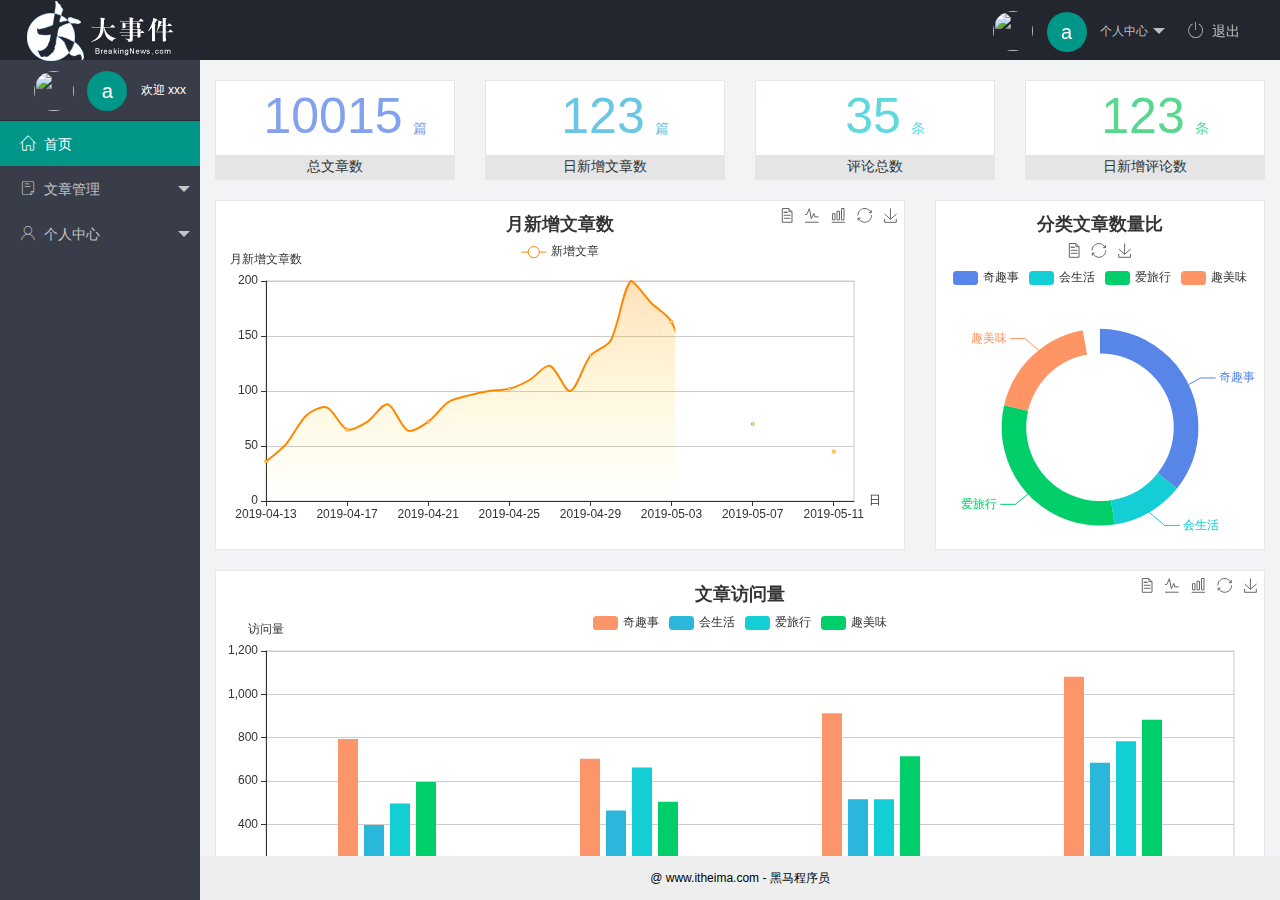
==== commit 0692c3b0: "完成个人中心功能的开发" ====
--- a/index.html
+++ b/index.html
@@ -28,9 +28,9 @@
               个人中心
             </a>
             <dl class="layui-nav-child">
-              <dd><a href="">基本资料</a></dd>
-              <dd><a href="">更换头像</a></dd>
-              <dd><a href="">重置密码</a></dd>
+              <dd><a href="/user/user_info.html" target="fm">基本资料</a></dd>
+              <dd><a href="/user/user_avatar.html" target="fm">更换头像</a></dd>
+              <dd><a href="/user/user_pwd.html" target="fm">重置密码</a></dd>
             </dl>
           </li>
           <li class="layui-nav-item"><a href="javascript:;" id="btnLogout"><span class="iconfont icon-tuichu"></span>退出</a></li>
@@ -58,9 +58,9 @@
             <li class="layui-nav-item">
               <a href="javascript:;"><span class="iconfont icon-user"></span>个人中心</a>
               <dl class="layui-nav-child">
-                <dd><a href="javascript:;"><i class="layui-icon layui-icon-app"></i>基本资料</a></dd>
-                <dd><a href="javascript:;"><i class="layui-icon layui-icon-app"></i>更换头像</a></dd>
-                <dd><a href="javascript:;"><i class="layui-icon layui-icon-app"></i>重置密码</a></dd>
+                <dd><a href="/user/user_info.html" target="fm"><i class="layui-icon layui-icon-app"></i>基本资料</a></dd>
+                <dd><a href="/user/user_avatar.html" target="fm"><i class="layui-icon layui-icon-app"></i>更换头像</a></dd>
+                <dd><a href="/user/user_pwd.html" target="fm"><i class="layui-icon layui-icon-app"></i>重置密码</a></dd>
               </dl>
             </li>
 
